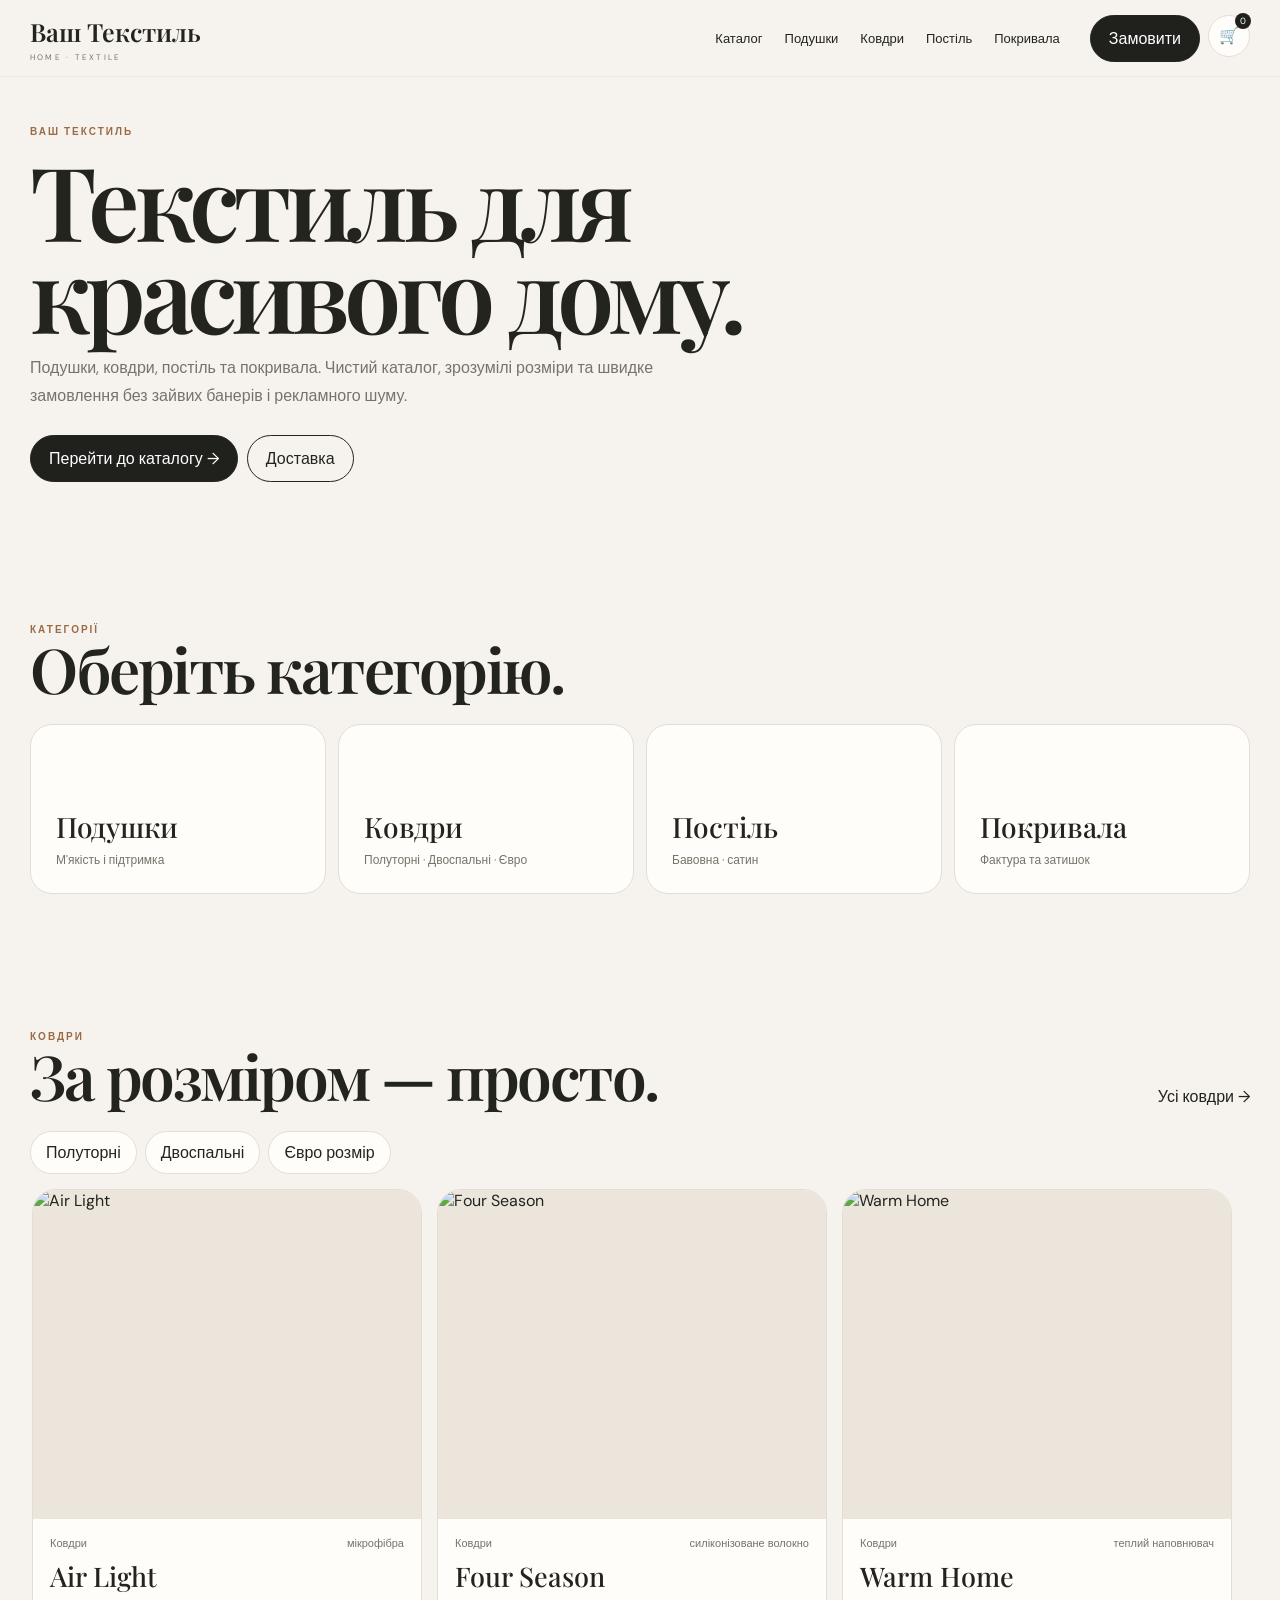
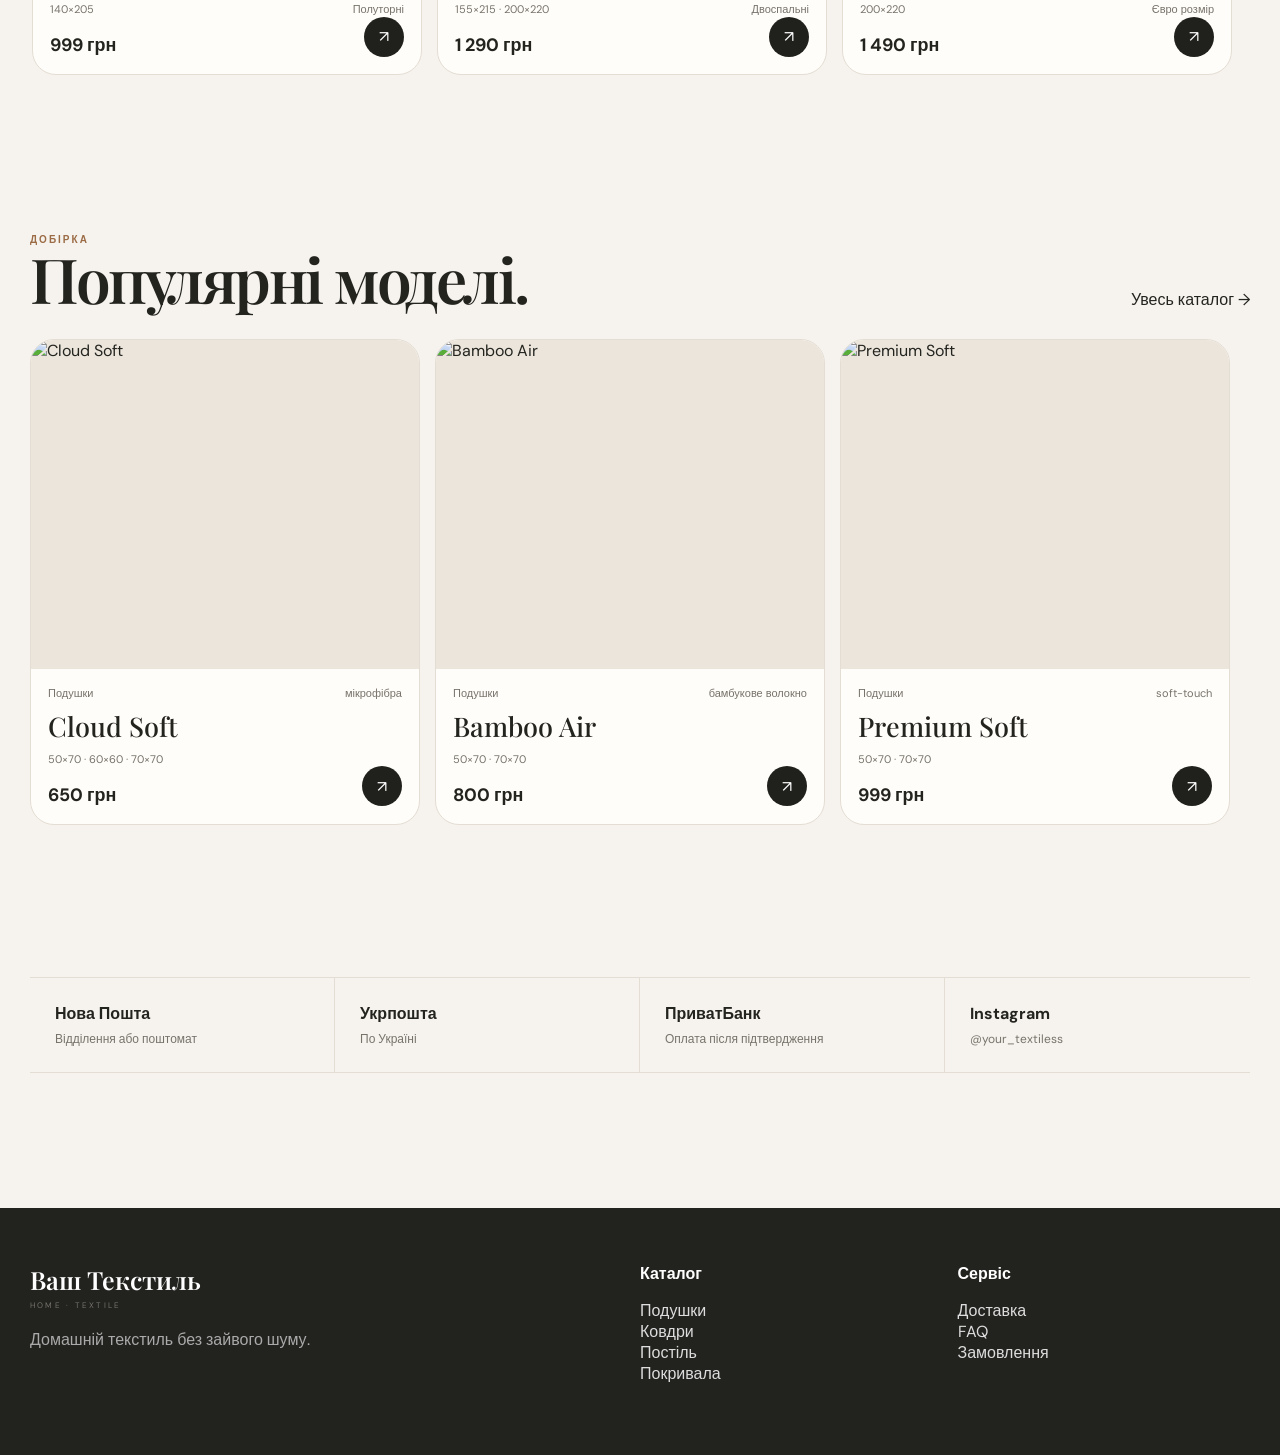
==== index.html @ aa555561 "Add files via upload" ====
<!doctype html><html lang="uk"><head><meta charset="utf-8"><meta name="viewport" content="width=device-width,initial-scale=1"><meta name="description" content="Ваш Текстиль — подушки, ковдри, постіль та покривала."><title>Ваш Текстиль</title><link rel="stylesheet" href="style.css"></head><body>
<header class="header"><div class="wrap nav"><a class="logo" href="index.html">Ваш Текстиль<small>HOME · TEXTILE</small></a><nav class="links"><a href="catalog.html">Каталог</a><a href="catalog.html?cat=Подушки">Подушки</a><a href="catalog.html?cat=Ковдри">Ковдри</a><a href="catalog.html?cat=Постіль">Постіль</a><a href="catalog.html?cat=Покривала">Покривала</a></nav><div class="actions"><a class="btn dark" href="order.html">Замовити</a><button class="icon" id="cartOpen">🛒<span class="count">0</span></button></div></div></header>
<main><section class="hero"><div class="wrap"><span class="eyebrow">ВАШ ТЕКСТИЛЬ</span><h1>Текстиль для<br>красивого дому.</h1><p>Подушки, ковдри, постіль та покривала. Чистий каталог, зрозумілі розміри та швидке замовлення без зайвих банерів і рекламного шуму.</p><div class="heroTools"><a class="btn dark" href="catalog.html">Перейти до каталогу →</a><a class="btn" href="delivery.html">Доставка</a></div></div></section>
<section class="section"><div class="wrap"><div class="head"><div><span class="eyebrow">КАТЕГОРІЇ</span><h2 class="title">Оберіть категорію.</h2></div></div><div class="categories"><a class="cat" href="catalog.html?cat=Подушки"><strong>Подушки</strong><span>М'якість і підтримка</span></a><a class="cat" href="catalog.html?cat=Ковдри"><strong>Ковдри</strong><span>Полуторні · Двоспальні · Євро</span></a><a class="cat" href="catalog.html?cat=Постіль"><strong>Постіль</strong><span>Бавовна · сатин</span></a><a class="cat" href="catalog.html?cat=Покривала"><strong>Покривала</strong><span>Фактура та затишок</span></a></div></div></section>
<section class="section"><div class="wrap"><div class="head"><div><span class="eyebrow">КОВДРИ</span><h2 class="title">За розміром — просто.</h2></div><a href="catalog.html?cat=Ковдри">Усі ковдри →</a></div><div class="filters"><a class="chip" href="catalog.html?cat=Ковдри&group=Полуторні">Полуторні</a><a class="chip" href="catalog.html?cat=Ковдри&group=Двоспальні">Двоспальні</a><a class="chip" href="catalog.html?cat=Ковдри&group=Євро%20розмір">Євро розмір</a></div><div class="rail" id="duvetRail" data-cat="Ковдри"></div></div></section>
<section class="section"><div class="wrap"><div class="head"><div><span class="eyebrow">ДОБІРКА</span><h2 class="title">Популярні моделі.</h2></div><a href="catalog.html">Увесь каталог →</a></div><div class="rail" id="allRail"></div></div></section>
<section class="section"><div class="wrap trust"><div><b>Нова Пошта</b><span>Відділення або поштомат</span></div><div><b>Укрпошта</b><span>По Україні</span></div><div><b>ПриватБанк</b><span>Оплата після підтвердження</span></div><div><b>Instagram</b><span><a href="https://www.instagram.com/your_textiless/">@your_textiless</a></span></div></div></section></main>
<footer class="footer"><div class="wrap footerGrid"><div><div class="logo">Ваш Текстиль<small>HOME · TEXTILE</small></div><p class="muted">Домашній текстиль без зайвого шуму.</p></div><div><b>Каталог</b><p><a href="catalog.html?cat=Подушки">Подушки</a><br><a href="catalog.html?cat=Ковдри">Ковдри</a><br><a href="catalog.html?cat=Постіль">Постіль</a><br><a href="catalog.html?cat=Покривала">Покривала</a></p></div><div><b>Сервіс</b><p><a href="delivery.html">Доставка</a><br><a href="faq.html">FAQ</a><br><a href="order.html">Замовлення</a></p></div></div></footer>
<div class="drawer" id="drawer"><aside class="drawerPanel"><div class="drawerHead"><h2>Кошик</h2><button class="icon" id="cartClose">×</button></div><div id="cartItems"></div><div class="total"><span>Разом</span><span id="cartTotal">0 грн</span></div><a class="btn dark" style="display:flex" href="order.html">Оформити →</a></aside></div>
<script src="config.js"></script><script src="data.js"></script><script src="script.js"></script></body></html>
---- style.css ----
@import url('https://fonts.googleapis.com/css2?family=DM+Sans:wght@400;500;600;700&family=Playfair+Display:wght@500;600&display=swap');
:root{--bg:#f6f3ee;--card:#fffdf9;--text:#24241f;--muted:#77736b;--line:#e4ddd3;--accent:#9b6b45;--dark:#20211d;--radius:24px;--shadow:0 20px 55px #24241f14}
*{box-sizing:border-box}html{scroll-behavior:smooth}body{margin:0;background:var(--bg);color:var(--text);font-family:"DM Sans",sans-serif}a{text-decoration:none;color:inherit}button,input,select,textarea{font:inherit}.wrap{width:min(1220px,calc(100% - 28px));margin:auto}
.header{position:sticky;top:0;z-index:20;background:#f6f3eedb;backdrop-filter:blur(18px);border-bottom:1px solid #e4ddd399}.nav{height:76px;display:flex;align-items:center;gap:30px}.logo{font:600 25px "Playfair Display",serif;white-space:nowrap}.logo small{display:block;font:8px "DM Sans";letter-spacing:.28em;color:var(--muted);margin-top:4px}.links{display:flex;gap:22px;margin-left:auto;font-size:13px}.actions{display:flex;gap:8px}.btn,.icon{border:1px solid var(--text);background:transparent;border-radius:999px;padding:12px 18px;cursor:pointer;transition:.25s}.btn.dark{background:var(--dark);color:white}.btn:hover,.icon:hover{transform:translateY(-2px);box-shadow:0 10px 24px #0001}.icon{width:42px;height:42px;padding:0;border-color:var(--line);background:var(--card);display:grid;place-items:center}.count{position:absolute;margin:-29px 0 0 27px;background:var(--dark);color:#fff;width:16px;height:16px;border-radius:50%;font-size:9px;display:grid;place-items:center}
.hero{padding:42px 0 70px}.hero h1,.page h1{font:600 clamp(54px,8vw,105px)/.9 "Playfair Display",serif;letter-spacing:-.055em;margin:14px 0}.hero p{max-width:650px;color:var(--muted);line-height:1.75}.eyebrow{font-size:10px;letter-spacing:.2em;color:var(--accent);font-weight:700}.heroTools{display:flex;gap:9px;flex-wrap:wrap;margin-top:25px}.section{padding:65px 0}.head{display:flex;justify-content:space-between;align-items:end;gap:20px;margin-bottom:24px}.title{font:600 clamp(38px,5vw,62px)/1 "Playfair Display",serif;margin:0;letter-spacing:-.04em}.muted{color:var(--muted);line-height:1.7}
.rail{display:flex;gap:15px;overflow-x:auto;scroll-snap-type:x mandatory;padding:5px 2px 22px;scrollbar-width:none}.rail::-webkit-scrollbar{display:none}.card{min-width:min(390px,80vw);scroll-snap-align:start;background:var(--card);border:1px solid var(--line);border-radius:var(--radius);overflow:hidden;transition:.35s}.card:hover{transform:translateY(-6px);box-shadow:var(--shadow)}.photo{aspect-ratio:1.18;overflow:hidden;background:#ebe5dc}.photo img{width:100%;height:100%;object-fit:cover;transition:.7s}.card:hover img{transform:scale(1.05)}.body{padding:17px}.meta{display:flex;justify-content:space-between;gap:8px;color:var(--muted);font-size:11px}.body h3{font:500 27px "Playfair Display",serif;margin:8px 0}.price{font-weight:700;font-size:18px;margin-top:17px}.card .row{display:flex;justify-content:space-between;align-items:center}.arrow{width:40px;height:40px;border-radius:50%;display:grid;place-items:center;background:var(--dark);color:white}
.categories{display:grid;grid-template-columns:repeat(4,1fr);gap:12px}.cat{background:var(--card);border:1px solid var(--line);border-radius:22px;padding:25px;min-height:170px;display:flex;flex-direction:column;justify-content:end;transition:.3s}.cat:hover{transform:translateY(-4px);box-shadow:var(--shadow)}.cat strong{font:500 28px "Playfair Display",serif}.cat span{font-size:12px;color:var(--muted);margin-top:7px}
.filters{display:flex;gap:8px;overflow:auto;padding-bottom:10px}.chip{border:1px solid var(--line);background:var(--card);border-radius:999px;padding:10px 15px;white-space:nowrap;cursor:pointer}.chip.active{background:var(--dark);color:white;border-color:var(--dark)}.toolbar{display:flex;justify-content:space-between;gap:10px;align-items:center;margin:20px 0}.select{border:1px solid var(--line);background:var(--card);padding:11px 13px;border-radius:12px}.grid{display:grid;grid-template-columns:repeat(3,1fr);gap:15px}.grid .card{min-width:0}
.detail{display:grid;grid-template-columns:1.05fr .95fr;gap:16px;padding:55px 0}.detailPhoto{border-radius:28px;overflow:hidden;background:#e9e2d7;min-height:600px}.detailPhoto img{width:100%;height:100%;object-fit:cover}.detailInfo{background:var(--card);border:1px solid var(--line);border-radius:28px;padding:45px;align-self:start;position:sticky;top:96px}.detailInfo h1{font:600 clamp(45px,6vw,76px)/.92 "Playfair Display",serif;letter-spacing:-.05em;margin:13px 0}.sizes{display:flex;gap:7px;flex-wrap:wrap;margin:10px 0 25px}.size{border:1px solid var(--line);background:var(--card);border-radius:10px;padding:10px 14px;cursor:pointer}.size.active{background:var(--dark);color:white}
.formGrid{display:grid;grid-template-columns:.75fr 1.25fr;gap:16px}.panel{background:var(--card);border:1px solid var(--line);border-radius:28px;padding:28px}.field{margin-bottom:14px}.field label{display:block;font-size:10px;letter-spacing:.13em;color:var(--muted);margin-bottom:6px}.field input,.field select,.field textarea{width:100%;border:1px solid var(--line);background:white;border-radius:11px;padding:13px}.field textarea{min-height:100px}.success{display:none}.success.show{display:block}
.faq{max-width:820px}.faqItem{border-top:1px solid var(--line);padding:19px 0;cursor:pointer}.faqQ{display:flex;justify-content:space-between;font-weight:600}.faqA{display:none;color:var(--muted);line-height:1.7;padding-top:10px}.faqItem.open .faqA{display:block}
.trust{display:grid;grid-template-columns:repeat(4,1fr);border-top:1px solid var(--line);border-bottom:1px solid var(--line)}.trust>div{padding:25px;border-right:1px solid var(--line)}.trust>div:last-child{border:0}.trust span{display:block;color:var(--muted);font-size:12px;margin-top:7px}
.footer{background:#22231f;color:white;margin-top:70px;padding:55px 0}.footerGrid{display:grid;grid-template-columns:2fr 1fr 1fr;gap:25px}.footer .muted{color:#aaa}.footer a{color:#ddd}
.drawer{position:fixed;inset:0;background:#0008;z-index:50;display:none}.drawer.open{display:block}.drawerPanel{position:absolute;right:0;top:0;height:100%;width:min(450px,100%);background:var(--card);padding:22px;overflow:auto;animation:in .3s}.drawerHead{display:flex;justify-content:space-between;align-items:center}.cartItem{display:grid;grid-template-columns:65px 1fr auto;gap:10px;padding:14px 0;border-bottom:1px solid var(--line)}.cartItem img{width:65px;height:65px;object-fit:cover;border-radius:10px}.total{display:flex;justify-content:space-between;font-weight:700;font-size:20px;padding:20px 0}@keyframes in{from{transform:translateX(100%)}to{transform:none}}
.reveal{opacity:0;transform:translateY(18px);transition:.7s}.reveal.show{opacity:1;transform:none}
@media(max-width:900px){.links{display:none}.hero{padding-top:30px}.categories{grid-template-columns:repeat(2,1fr)}.grid{grid-template-columns:repeat(2,1fr)}.detail,.formGrid{grid-template-columns:1fr}.detailInfo{position:static}.trust{grid-template-columns:repeat(2,1fr)}.trust>div:nth-child(2){border:0}.trust>div{border-bottom:1px solid var(--line)}}
@media(max-width:600px){.wrap{width:calc(100% - 22px)}.nav{height:66px;gap:10px}.logo{font-size:21px}.actions .btn{display:none}.hero{padding:25px 0 45px}.hero h1,.page h1{font-size:57px}.section{padding:50px 0}.head{display:block}.head .muted{margin-top:10px}.card{min-width:83vw}.categories{grid-template-columns:1fr 1fr}.cat{min-height:140px;padding:17px}.cat strong{font-size:23px}.grid{grid-template-columns:1fr}.toolbar{align-items:stretch;flex-direction:column}.detail{padding:25px 0}.detailPhoto{min-height:430px}.detailInfo{padding:24px}.trust{grid-template-columns:1fr}.trust>div{border-right:0!important}.footerGrid{grid-template-columns:1fr}}
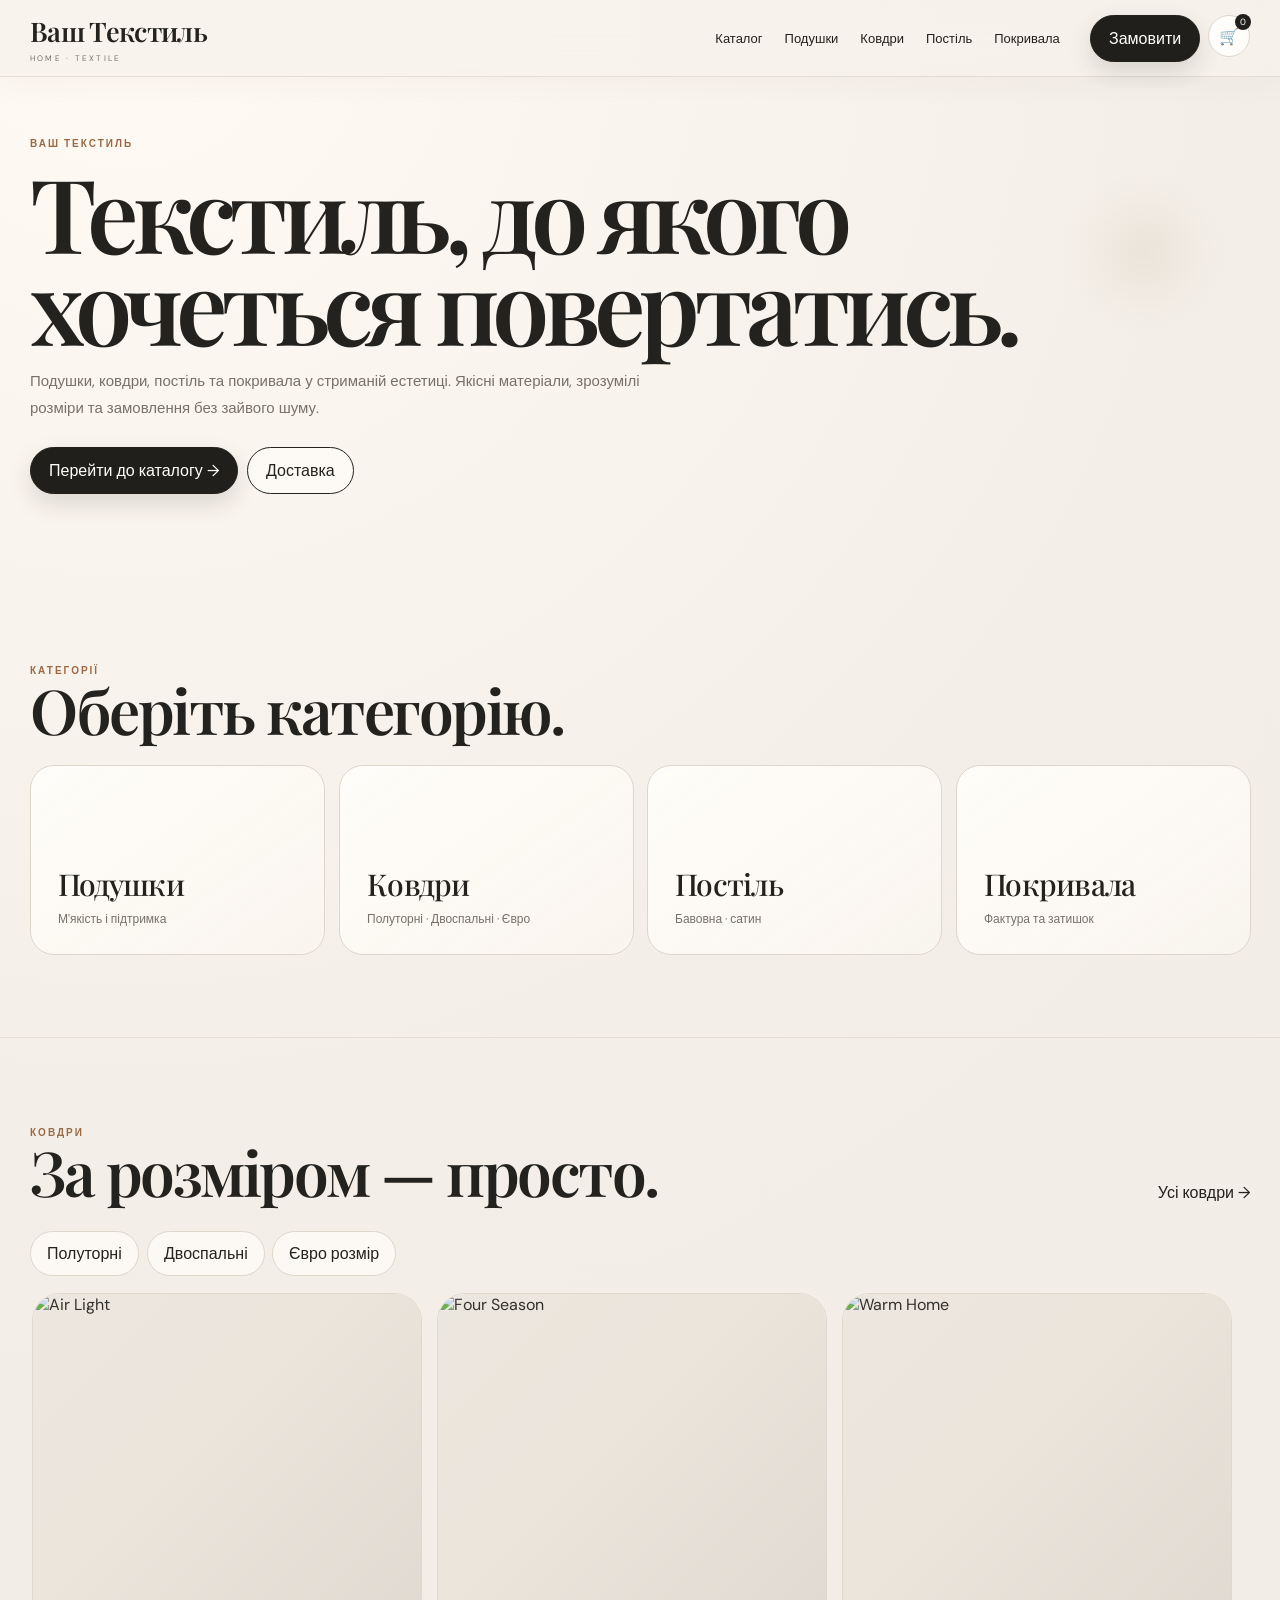
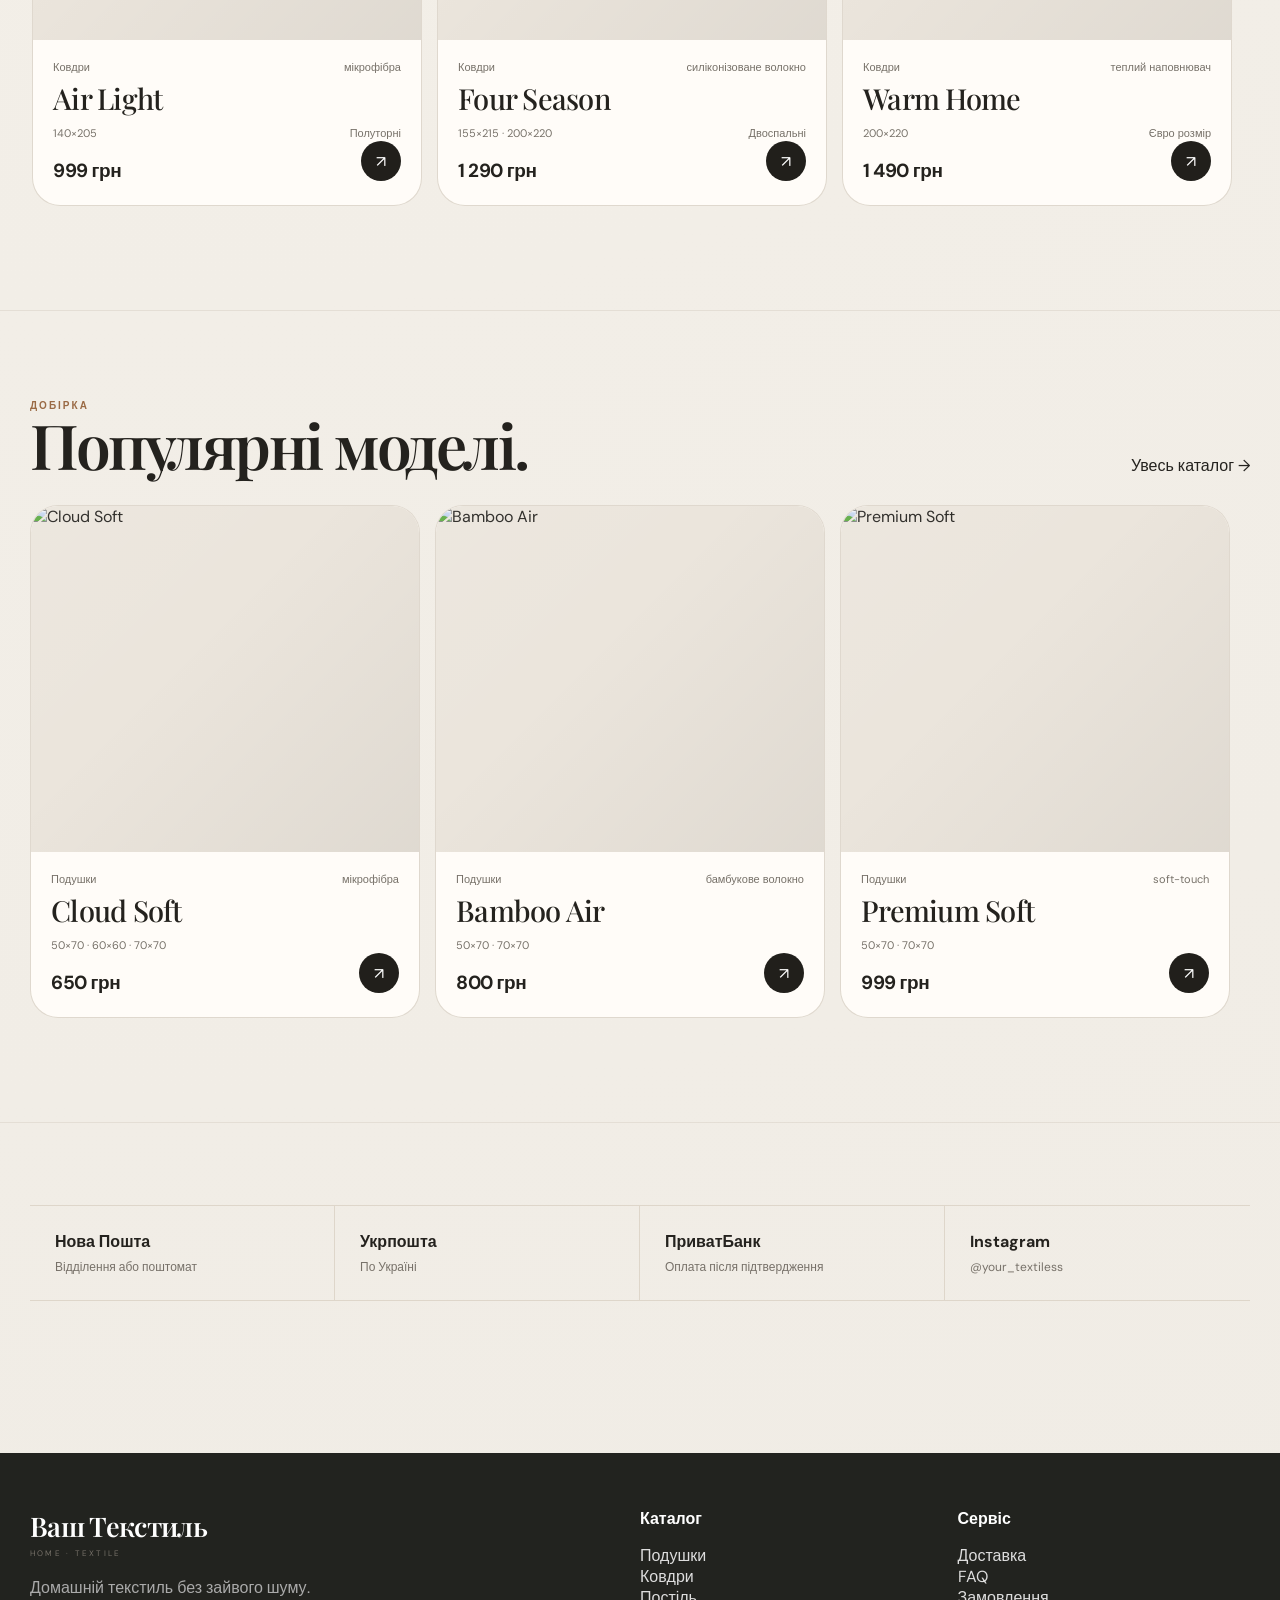
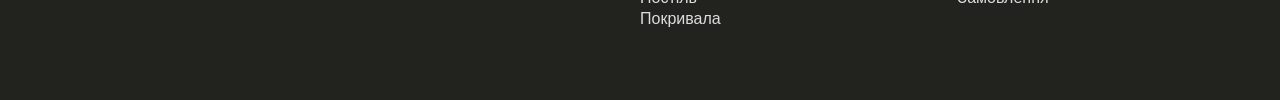
==== commit 7d914a6f: "Add files via upload" ====
--- a/index.html
+++ b/index.html
@@ -1,6 +1,6 @@
-<!doctype html><html lang="uk"><head><meta charset="utf-8"><meta name="viewport" content="width=device-width,initial-scale=1"><meta name="description" content="Ваш Текстиль — подушки, ковдри, постіль та покривала."><title>Ваш Текстиль</title><link rel="stylesheet" href="style.css"></head><body>
+<!doctype html><html lang="uk"><head><meta charset="utf-8"><meta name="viewport" content="width=device-width,initial-scale=1"><meta name="description" content="Ваш Текстиль — преміальний домашній текстиль: подушки, ковдри, постіль та покривала."><title>Ваш Текстиль</title><link rel="stylesheet" href="style.css"></head><body>
 <header class="header"><div class="wrap nav"><a class="logo" href="index.html">Ваш Текстиль<small>HOME · TEXTILE</small></a><nav class="links"><a href="catalog.html">Каталог</a><a href="catalog.html?cat=Подушки">Подушки</a><a href="catalog.html?cat=Ковдри">Ковдри</a><a href="catalog.html?cat=Постіль">Постіль</a><a href="catalog.html?cat=Покривала">Покривала</a></nav><div class="actions"><a class="btn dark" href="order.html">Замовити</a><button class="icon" id="cartOpen">🛒<span class="count">0</span></button></div></div></header>
-<main><section class="hero"><div class="wrap"><span class="eyebrow">ВАШ ТЕКСТИЛЬ</span><h1>Текстиль для<br>красивого дому.</h1><p>Подушки, ковдри, постіль та покривала. Чистий каталог, зрозумілі розміри та швидке замовлення без зайвих банерів і рекламного шуму.</p><div class="heroTools"><a class="btn dark" href="catalog.html">Перейти до каталогу →</a><a class="btn" href="delivery.html">Доставка</a></div></div></section>
+<main><section class="hero"><div class="wrap"><span class="eyebrow">ВАШ ТЕКСТИЛЬ</span><h1>Текстиль, до якого<br>хочеться повертатись.</h1><p>Подушки, ковдри, постіль та покривала у стриманій естетиці. Якісні матеріали, зрозумілі розміри та замовлення без зайвого шуму.</p><div class="heroTools"><a class="btn dark" href="catalog.html">Перейти до каталогу →</a><a class="btn" href="delivery.html">Доставка</a></div></div></section>
 <section class="section"><div class="wrap"><div class="head"><div><span class="eyebrow">КАТЕГОРІЇ</span><h2 class="title">Оберіть категорію.</h2></div></div><div class="categories"><a class="cat" href="catalog.html?cat=Подушки"><strong>Подушки</strong><span>М'якість і підтримка</span></a><a class="cat" href="catalog.html?cat=Ковдри"><strong>Ковдри</strong><span>Полуторні · Двоспальні · Євро</span></a><a class="cat" href="catalog.html?cat=Постіль"><strong>Постіль</strong><span>Бавовна · сатин</span></a><a class="cat" href="catalog.html?cat=Покривала"><strong>Покривала</strong><span>Фактура та затишок</span></a></div></div></section>
 <section class="section"><div class="wrap"><div class="head"><div><span class="eyebrow">КОВДРИ</span><h2 class="title">За розміром — просто.</h2></div><a href="catalog.html?cat=Ковдри">Усі ковдри →</a></div><div class="filters"><a class="chip" href="catalog.html?cat=Ковдри&group=Полуторні">Полуторні</a><a class="chip" href="catalog.html?cat=Ковдри&group=Двоспальні">Двоспальні</a><a class="chip" href="catalog.html?cat=Ковдри&group=Євро%20розмір">Євро розмір</a></div><div class="rail" id="duvetRail" data-cat="Ковдри"></div></div></section>
 <section class="section"><div class="wrap"><div class="head"><div><span class="eyebrow">ДОБІРКА</span><h2 class="title">Популярні моделі.</h2></div><a href="catalog.html">Увесь каталог →</a></div><div class="rail" id="allRail"></div></div></section>
--- a/style.css
+++ b/style.css
@@ -1,17 +1,45 @@
 @import url('https://fonts.googleapis.com/css2?family=DM+Sans:wght@400;500;600;700&family=Playfair+Display:wght@500;600&display=swap');
-:root{--bg:#f6f3ee;--card:#fffdf9;--text:#24241f;--muted:#77736b;--line:#e4ddd3;--accent:#9b6b45;--dark:#20211d;--radius:24px;--shadow:0 20px 55px #24241f14}
-*{box-sizing:border-box}html{scroll-behavior:smooth}body{margin:0;background:var(--bg);color:var(--text);font-family:"DM Sans",sans-serif}a{text-decoration:none;color:inherit}button,input,select,textarea{font:inherit}.wrap{width:min(1220px,calc(100% - 28px));margin:auto}
-.header{position:sticky;top:0;z-index:20;background:#f6f3eedb;backdrop-filter:blur(18px);border-bottom:1px solid #e4ddd399}.nav{height:76px;display:flex;align-items:center;gap:30px}.logo{font:600 25px "Playfair Display",serif;white-space:nowrap}.logo small{display:block;font:8px "DM Sans";letter-spacing:.28em;color:var(--muted);margin-top:4px}.links{display:flex;gap:22px;margin-left:auto;font-size:13px}.actions{display:flex;gap:8px}.btn,.icon{border:1px solid var(--text);background:transparent;border-radius:999px;padding:12px 18px;cursor:pointer;transition:.25s}.btn.dark{background:var(--dark);color:white}.btn:hover,.icon:hover{transform:translateY(-2px);box-shadow:0 10px 24px #0001}.icon{width:42px;height:42px;padding:0;border-color:var(--line);background:var(--card);display:grid;place-items:center}.count{position:absolute;margin:-29px 0 0 27px;background:var(--dark);color:#fff;width:16px;height:16px;border-radius:50%;font-size:9px;display:grid;place-items:center}
-.hero{padding:42px 0 70px}.hero h1,.page h1{font:600 clamp(54px,8vw,105px)/.9 "Playfair Display",serif;letter-spacing:-.055em;margin:14px 0}.hero p{max-width:650px;color:var(--muted);line-height:1.75}.eyebrow{font-size:10px;letter-spacing:.2em;color:var(--accent);font-weight:700}.heroTools{display:flex;gap:9px;flex-wrap:wrap;margin-top:25px}.section{padding:65px 0}.head{display:flex;justify-content:space-between;align-items:end;gap:20px;margin-bottom:24px}.title{font:600 clamp(38px,5vw,62px)/1 "Playfair Display",serif;margin:0;letter-spacing:-.04em}.muted{color:var(--muted);line-height:1.7}
-.rail{display:flex;gap:15px;overflow-x:auto;scroll-snap-type:x mandatory;padding:5px 2px 22px;scrollbar-width:none}.rail::-webkit-scrollbar{display:none}.card{min-width:min(390px,80vw);scroll-snap-align:start;background:var(--card);border:1px solid var(--line);border-radius:var(--radius);overflow:hidden;transition:.35s}.card:hover{transform:translateY(-6px);box-shadow:var(--shadow)}.photo{aspect-ratio:1.18;overflow:hidden;background:#ebe5dc}.photo img{width:100%;height:100%;object-fit:cover;transition:.7s}.card:hover img{transform:scale(1.05)}.body{padding:17px}.meta{display:flex;justify-content:space-between;gap:8px;color:var(--muted);font-size:11px}.body h3{font:500 27px "Playfair Display",serif;margin:8px 0}.price{font-weight:700;font-size:18px;margin-top:17px}.card .row{display:flex;justify-content:space-between;align-items:center}.arrow{width:40px;height:40px;border-radius:50%;display:grid;place-items:center;background:var(--dark);color:white}
-.categories{display:grid;grid-template-columns:repeat(4,1fr);gap:12px}.cat{background:var(--card);border:1px solid var(--line);border-radius:22px;padding:25px;min-height:170px;display:flex;flex-direction:column;justify-content:end;transition:.3s}.cat:hover{transform:translateY(-4px);box-shadow:var(--shadow)}.cat strong{font:500 28px "Playfair Display",serif}.cat span{font-size:12px;color:var(--muted);margin-top:7px}
-.filters{display:flex;gap:8px;overflow:auto;padding-bottom:10px}.chip{border:1px solid var(--line);background:var(--card);border-radius:999px;padding:10px 15px;white-space:nowrap;cursor:pointer}.chip.active{background:var(--dark);color:white;border-color:var(--dark)}.toolbar{display:flex;justify-content:space-between;gap:10px;align-items:center;margin:20px 0}.select{border:1px solid var(--line);background:var(--card);padding:11px 13px;border-radius:12px}.grid{display:grid;grid-template-columns:repeat(3,1fr);gap:15px}.grid .card{min-width:0}
-.detail{display:grid;grid-template-columns:1.05fr .95fr;gap:16px;padding:55px 0}.detailPhoto{border-radius:28px;overflow:hidden;background:#e9e2d7;min-height:600px}.detailPhoto img{width:100%;height:100%;object-fit:cover}.detailInfo{background:var(--card);border:1px solid var(--line);border-radius:28px;padding:45px;align-self:start;position:sticky;top:96px}.detailInfo h1{font:600 clamp(45px,6vw,76px)/.92 "Playfair Display",serif;letter-spacing:-.05em;margin:13px 0}.sizes{display:flex;gap:7px;flex-wrap:wrap;margin:10px 0 25px}.size{border:1px solid var(--line);background:var(--card);border-radius:10px;padding:10px 14px;cursor:pointer}.size.active{background:var(--dark);color:white}
+:root{--bg:#f3efe8;--card:#fffdf9;--text:#24221e;--muted:#777169;--line:#ded6ca;--accent:#9a6a45;--dark:#211f1b;--radius:28px;--shadow:0 26px 70px rgba(43,34,25,.12);--shadowSoft:0 14px 35px rgba(43,34,25,.08)}
+*{box-sizing:border-box}html{scroll-behavior:smooth}body{margin:0;background:radial-gradient(circle at 10% 0%,#fffaf3 0,#f3efe8 32%,#f0ece5 100%);color:var(--text);font-family:"DM Sans",sans-serif;-webkit-font-smoothing:antialiased;text-rendering:optimizeLegibility}a{text-decoration:none;color:inherit}button,input,select,textarea{font:inherit}.wrap{width:min(1220px,calc(100% - 28px));margin:auto}
+.header{position:sticky;top:0;z-index:20;background:rgba(246,242,235,.76);backdrop-filter:blur(24px) saturate(120%);border-bottom:1px solid rgba(220,212,201,.72);box-shadow:0 8px 30px rgba(48,39,29,.035)}.nav{height:76px;display:flex;align-items:center;gap:30px}.logo{font:600 27px "Playfair Display",serif;white-space:nowrap;letter-spacing:-.025em}.logo small{display:block;font:8px "DM Sans";letter-spacing:.28em;color:var(--muted);margin-top:4px}.links{display:flex;gap:22px;margin-left:auto;font-size:13px}.actions{display:flex;gap:8px}.btn,.icon{border:1px solid var(--text);background:rgba(255,253,249,.55);border-radius:999px;padding:12px 18px;cursor:pointer;transition:transform .4s cubic-bezier(.22,1,.36,1),box-shadow .4s cubic-bezier(.22,1,.36,1),background-color .4s ease,color .4s ease}.btn.dark{background:var(--dark);color:white;border-color:var(--dark);box-shadow:0 10px 24px rgba(33,31,27,.14)}.btn:hover,.icon:hover{transform:translateY(-2px);box-shadow:0 10px 24px #0001}.icon{width:42px;height:42px;padding:0;border-color:var(--line);background:var(--card);display:grid;place-items:center}.count{position:absolute;margin:-29px 0 0 27px;background:var(--dark);color:#fff;width:16px;height:16px;border-radius:50%;font-size:9px;display:grid;place-items:center}
+.hero{padding:54px 0 82px;position:relative}.hero h1,.page h1{font:600 clamp(54px,8vw,105px)/.9 "Playfair Display",serif;letter-spacing:-.065em;margin:14px 0 18px}.hero p{max-width:650px;color:var(--muted);line-height:1.8;font-size:15px}.eyebrow{font-size:10px;letter-spacing:.2em;color:var(--accent);font-weight:700}.heroTools{display:flex;gap:9px;flex-wrap:wrap;margin-top:25px}.section{padding:82px 0}.head{display:flex;justify-content:space-between;align-items:end;gap:20px;margin-bottom:24px}.title{font:600 clamp(38px,5vw,62px)/1 "Playfair Display",serif;margin:0;letter-spacing:-.04em}.muted{color:var(--muted);line-height:1.7}
+.rail{display:flex;gap:15px;overflow-x:auto;scroll-snap-type:x mandatory;padding:5px 2px 22px;scrollbar-width:none}.rail::-webkit-scrollbar{display:none}.card{min-width:min(390px,80vw);scroll-snap-align:start;background:rgba(255,253,249,.94);border:1px solid rgba(220,212,201,.9);border-radius:var(--radius);overflow:hidden;transition:transform .55s cubic-bezier(.22,1,.36,1),box-shadow .55s cubic-bezier(.22,1,.36,1)}.card:hover{transform:translateY(-6px);box-shadow:var(--shadow)}.photo{aspect-ratio:1.12;overflow:hidden;background:#ebe5dc;position:relative}.photo:after{content:"";position:absolute;inset:0;pointer-events:none;background:linear-gradient(135deg,rgba(255,255,255,.08),transparent 40%,rgba(0,0,0,.05))}.photo img{width:100%;height:100%;object-fit:cover;transition:transform 1s cubic-bezier(.16,1,.3,1),opacity .8s ease}.card:hover img{transform:scale(1.05)}.body{padding:20px 20px 22px}.meta{display:flex;justify-content:space-between;gap:8px;color:var(--muted);font-size:11px}.body h3{font:500 29px/1.05 "Playfair Display",serif;margin:9px 0 12px;letter-spacing:-.025em}.price{font-weight:700;font-size:19px;margin-top:18px;letter-spacing:-.02em}.card .row{display:flex;justify-content:space-between;align-items:center}.arrow{width:40px;height:40px;border-radius:50%;display:grid;place-items:center;background:var(--dark);color:white}
+.categories{display:grid;grid-template-columns:repeat(4,1fr);gap:14px}.cat{background:linear-gradient(145deg,rgba(255,253,249,.96),rgba(249,245,238,.92));border:1px solid var(--line);border-radius:24px;padding:27px;min-height:190px;display:flex;flex-direction:column;justify-content:end;transition:.3s}.cat:hover{transform:translateY(-4px);box-shadow:var(--shadow)}.cat strong{font:500 30px "Playfair Display",serif;letter-spacing:-.025em}.cat span{font-size:12px;color:var(--muted);margin-top:7px}
+.filters{display:flex;gap:8px;overflow:auto;padding:4px 0 12px}.chip{border:1px solid var(--line);background:rgba(255,253,249,.72);border-radius:999px;padding:11px 16px;white-space:nowrap;cursor:pointer}.chip.active{background:var(--dark);color:white;border-color:var(--dark)}.toolbar{display:flex;justify-content:space-between;gap:10px;align-items:center;margin:20px 0}.select{border:1px solid var(--line);background:var(--card);padding:11px 13px;border-radius:12px}.grid{display:flex;gap:15px;overflow-x:auto;scroll-snap-type:x mandatory;padding:5px 2px 24px;scrollbar-width:none;-webkit-overflow-scrolling:touch;overscroll-behavior-x:contain}.grid::-webkit-scrollbar{display:none}.grid .card{min-width:min(390px,31vw);scroll-snap-align:start}
+.detail{display:grid;grid-template-columns:1.05fr .95fr;gap:20px;padding:70px 0}.detailPhoto{border-radius:32px;overflow:hidden;background:#e9e2d7;min-height:650px;box-shadow:var(--shadow)}.detailPhoto img{width:100%;height:100%;object-fit:cover}.detailInfo{background:rgba(255,253,249,.9);border:1px solid var(--line);border-radius:32px;padding:48px;box-shadow:var(--shadowSoft);align-self:start;position:sticky;top:96px}.detailInfo h1{font:600 clamp(45px,6vw,76px)/.92 "Playfair Display",serif;letter-spacing:-.05em;margin:13px 0}.sizes{display:flex;gap:7px;flex-wrap:wrap;margin:10px 0 25px}.size{border:1px solid var(--line);background:var(--card);border-radius:10px;padding:10px 14px;cursor:pointer}.size.active{background:var(--dark);color:white}
 .formGrid{display:grid;grid-template-columns:.75fr 1.25fr;gap:16px}.panel{background:var(--card);border:1px solid var(--line);border-radius:28px;padding:28px}.field{margin-bottom:14px}.field label{display:block;font-size:10px;letter-spacing:.13em;color:var(--muted);margin-bottom:6px}.field input,.field select,.field textarea{width:100%;border:1px solid var(--line);background:white;border-radius:11px;padding:13px}.field textarea{min-height:100px}.success{display:none}.success.show{display:block}
 .faq{max-width:820px}.faqItem{border-top:1px solid var(--line);padding:19px 0;cursor:pointer}.faqQ{display:flex;justify-content:space-between;font-weight:600}.faqA{display:none;color:var(--muted);line-height:1.7;padding-top:10px}.faqItem.open .faqA{display:block}
 .trust{display:grid;grid-template-columns:repeat(4,1fr);border-top:1px solid var(--line);border-bottom:1px solid var(--line)}.trust>div{padding:25px;border-right:1px solid var(--line)}.trust>div:last-child{border:0}.trust span{display:block;color:var(--muted);font-size:12px;margin-top:7px}
 .footer{background:#22231f;color:white;margin-top:70px;padding:55px 0}.footerGrid{display:grid;grid-template-columns:2fr 1fr 1fr;gap:25px}.footer .muted{color:#aaa}.footer a{color:#ddd}
-.drawer{position:fixed;inset:0;background:#0008;z-index:50;display:none}.drawer.open{display:block}.drawerPanel{position:absolute;right:0;top:0;height:100%;width:min(450px,100%);background:var(--card);padding:22px;overflow:auto;animation:in .3s}.drawerHead{display:flex;justify-content:space-between;align-items:center}.cartItem{display:grid;grid-template-columns:65px 1fr auto;gap:10px;padding:14px 0;border-bottom:1px solid var(--line)}.cartItem img{width:65px;height:65px;object-fit:cover;border-radius:10px}.total{display:flex;justify-content:space-between;font-weight:700;font-size:20px;padding:20px 0}@keyframes in{from{transform:translateX(100%)}to{transform:none}}
-.reveal{opacity:0;transform:translateY(18px);transition:.7s}.reveal.show{opacity:1;transform:none}
+.drawer{position:fixed;inset:0;background:#0008;z-index:50;display:none}.drawer.open{display:block}.drawerPanel{position:absolute;right:0;top:0;height:100%;width:min(450px,100%);background:var(--card);padding:22px;overflow:auto;animation:in .3s}.drawerHead{display:flex;justify-content:space-between;align-items:center}.cartItem{display:grid;grid-template-columns:65px 1fr auto;gap:10px;padding:14px 0;border-bottom:1px solid var(--line)}.cartItem img{width:65px;height:65px;object-fit:cover;border-radius:10px}.total{display:flex;justify-content:space-between;font-weight:700;font-size:20px;padding:20px 0}@keyframes in{from{transform:translate3d(100%,0,0);opacity:.75}to{transform:translate3d(0,0,0);opacity:1}}
+.reveal{opacity:0;transform:translateY(18px);transition:transform 1s cubic-bezier(.16,1,.3,1),opacity .8s ease}.reveal.show{opacity:1;transform:none}
 @media(max-width:900px){.links{display:none}.hero{padding-top:30px}.categories{grid-template-columns:repeat(2,1fr)}.grid{grid-template-columns:repeat(2,1fr)}.detail,.formGrid{grid-template-columns:1fr}.detailInfo{position:static}.trust{grid-template-columns:repeat(2,1fr)}.trust>div:nth-child(2){border:0}.trust>div{border-bottom:1px solid var(--line)}}
-@media(max-width:600px){.wrap{width:calc(100% - 22px)}.nav{height:66px;gap:10px}.logo{font-size:21px}.actions .btn{display:none}.hero{padding:25px 0 45px}.hero h1,.page h1{font-size:57px}.section{padding:50px 0}.head{display:block}.head .muted{margin-top:10px}.card{min-width:83vw}.categories{grid-template-columns:1fr 1fr}.cat{min-height:140px;padding:17px}.cat strong{font-size:23px}.grid{grid-template-columns:1fr}.toolbar{align-items:stretch;flex-direction:column}.detail{padding:25px 0}.detailPhoto{min-height:430px}.detailInfo{padding:24px}.trust{grid-template-columns:1fr}.trust>div{border-right:0!important}.footerGrid{grid-template-columns:1fr}}
+@media(max-width:600px){.wrap{width:calc(100% - 22px)}.nav{height:66px;gap:10px}.logo{font-size:21px}.actions .btn{display:none}.hero{padding:25px 0 45px}.hero h1,.page h1{font-size:57px}.section{padding:50px 0}.head{display:block}.head .muted{margin-top:10px}.card{min-width:83vw}.categories{grid-template-columns:1fr 1fr}.cat{min-height:140px;padding:17px}.cat strong{font-size:23px}.grid{display:flex;gap:12px;overflow-x:auto}.grid .card{min-width:83vw}.toolbar{align-items:stretch;flex-direction:column}.detail{padding:25px 0}.detailPhoto{min-height:430px}.detailInfo{padding:24px}.trust{grid-template-columns:1fr}.trust>div{border-right:0!important}.footerGrid{grid-template-columns:1fr}}
+
+/* Smooth interaction layer */
+.rail,.grid{scroll-behavior:smooth}
+.card,.cat,.btn,.icon,.chip,.size{will-change:transform}
+@media (hover:hover){
+  .card:hover{transform:translate3d(0,-6px,0)}
+  .cat:hover{transform:translate3d(0,-4px,0)}
+}
+@media (prefers-reduced-motion:reduce){
+  *,*::before,*::after{scroll-behavior:auto!important;transition-duration:.01ms!important;animation-duration:.01ms!important}
+}
+
+/* Quiet-luxury finishing layer */
+::selection{background:#2b2924;color:#fff}
+.section + .section{border-top:1px solid rgba(210,201,190,.45)}
+.card .arrow{transition:transform .5s cubic-bezier(.22,1,.36,1),background .4s ease}
+.card:hover .arrow{transform:translate3d(3px,-3px,0)}
+.photo img{filter:saturate(.92) contrast(.98);transform:scale(1.001)}
+.hero:after{content:"";position:absolute;right:4%;top:18%;width:170px;height:170px;border-radius:50%;background:radial-gradient(circle,rgba(154,106,69,.09),transparent 68%);pointer-events:none}
+@media(max-width:600px){
+ .hero{padding:34px 0 55px}
+ .section{padding:58px 0}
+ .categories{gap:9px}
+ .cat{min-height:145px;padding:18px}
+ .cat strong{font-size:24px}
+ .detailInfo{padding:28px}
+ .detailPhoto{min-height:460px}
+}
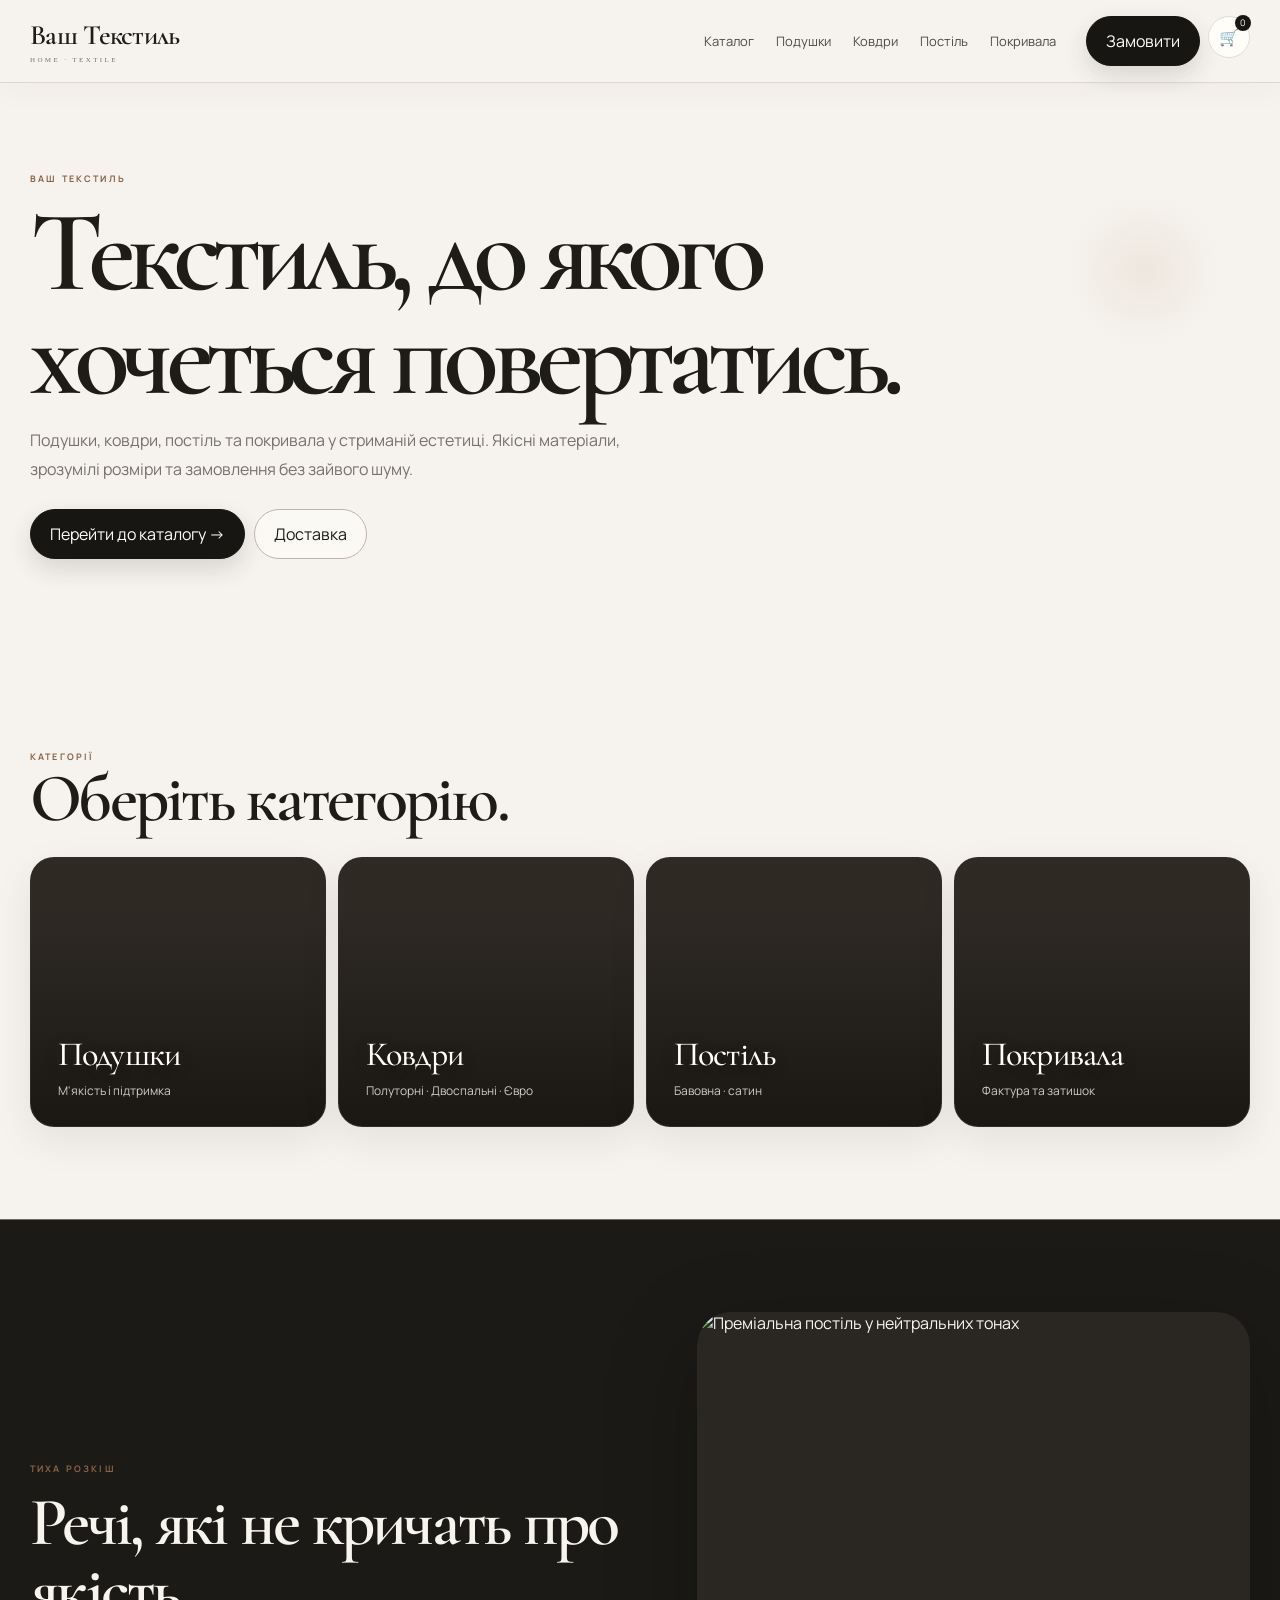
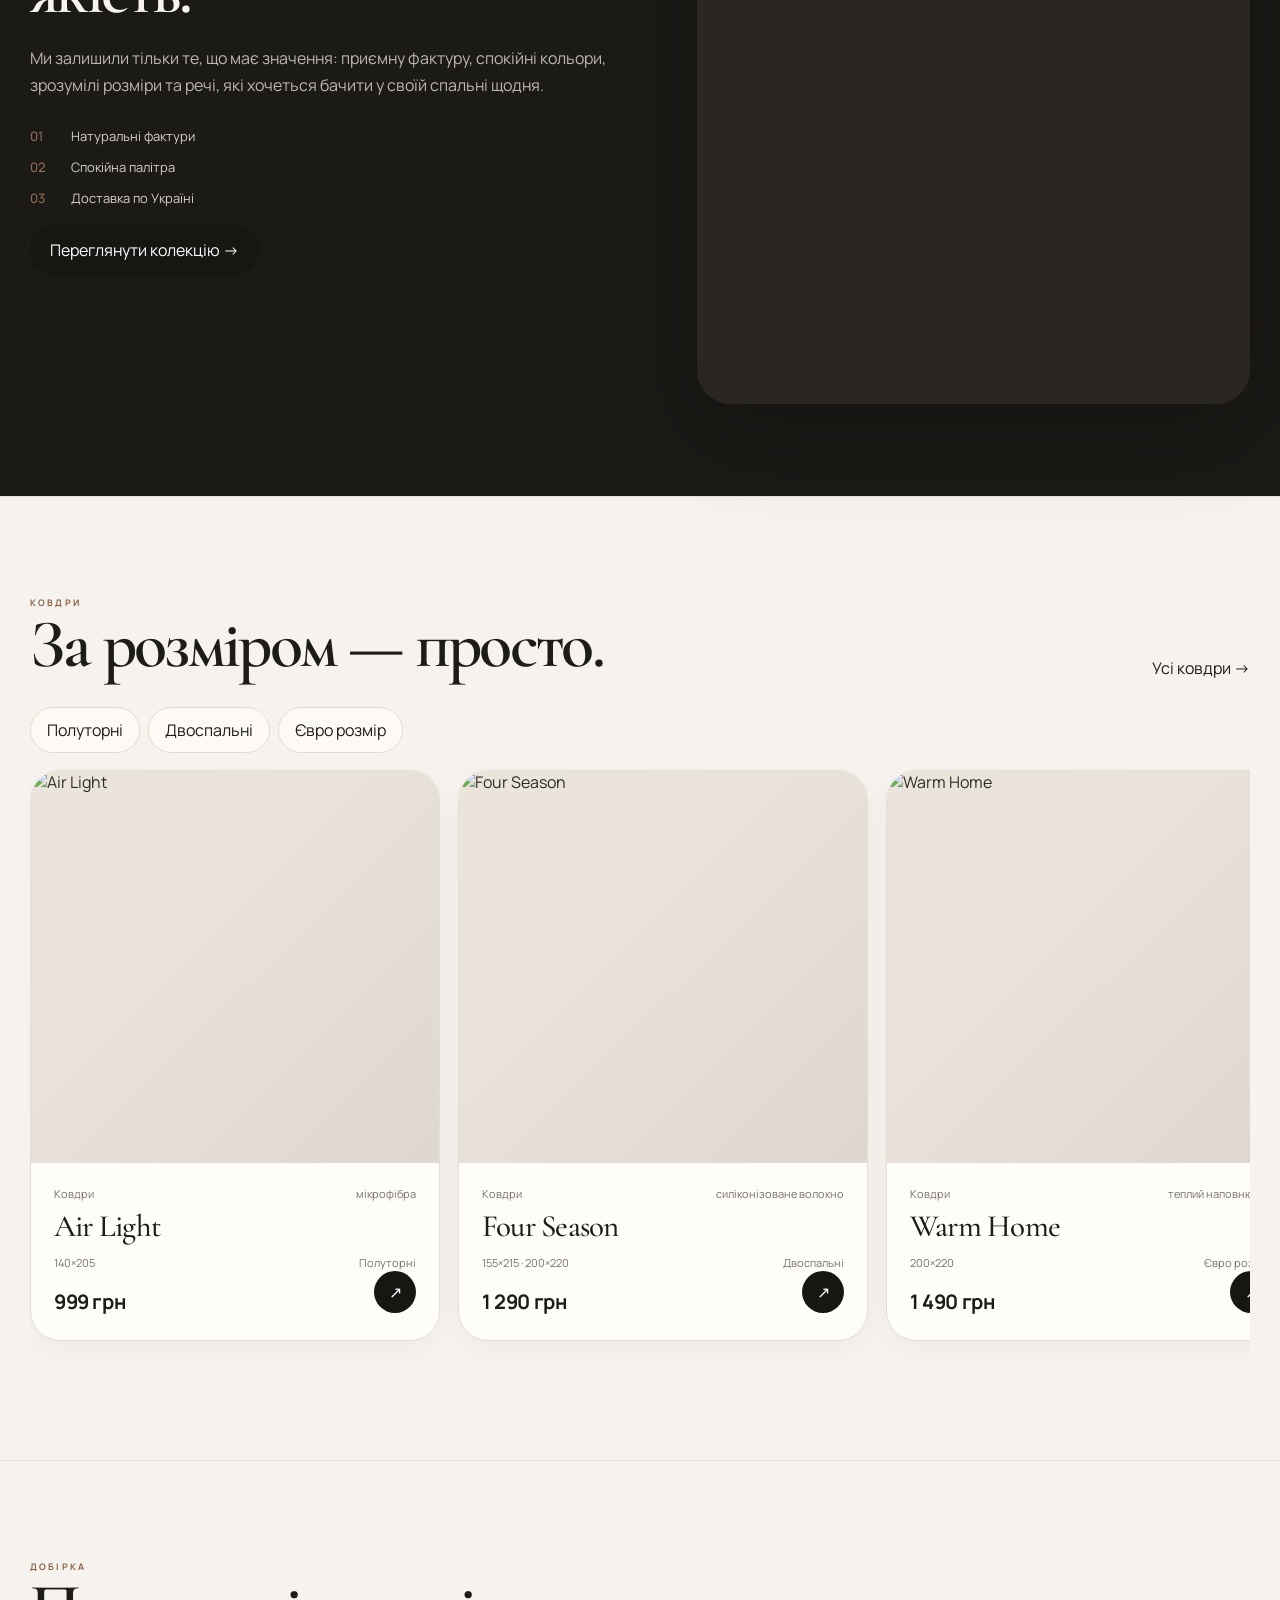
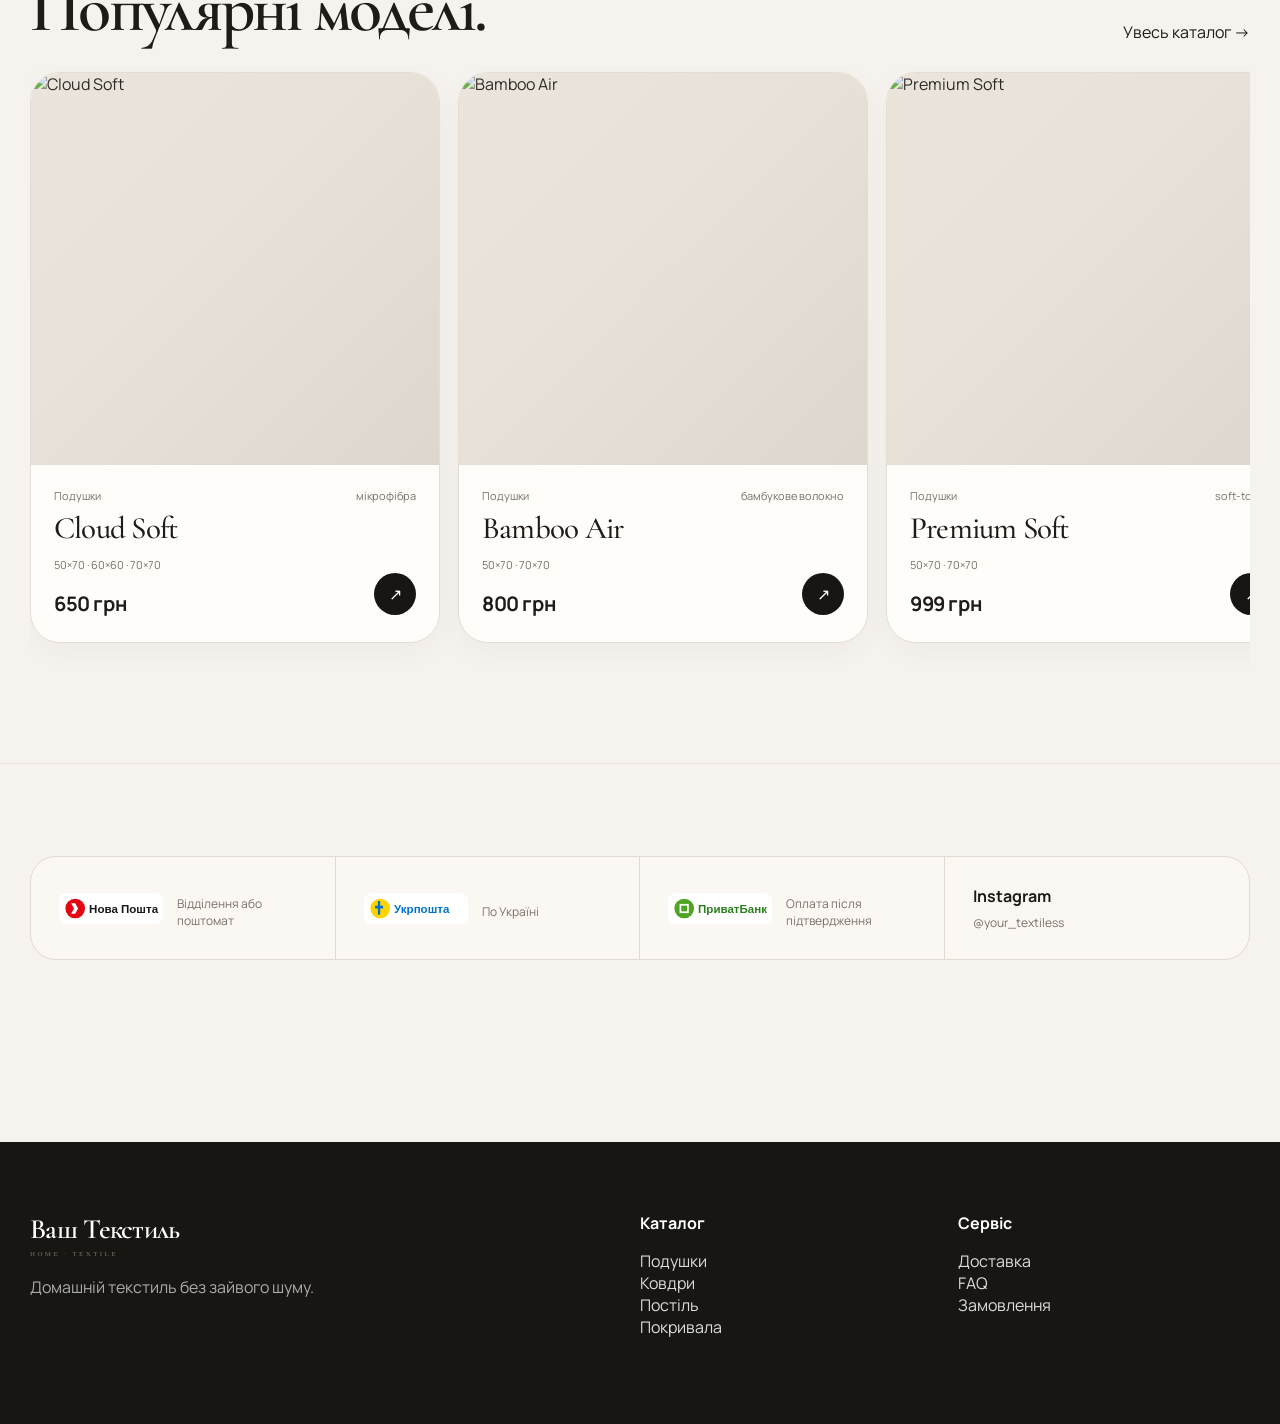
==== commit c598fd03: "Add files via upload" ====
--- a/index.html
+++ b/index.html
@@ -1,10 +1,11 @@
 <!doctype html><html lang="uk"><head><meta charset="utf-8"><meta name="viewport" content="width=device-width,initial-scale=1"><meta name="description" content="Ваш Текстиль — преміальний домашній текстиль: подушки, ковдри, постіль та покривала."><title>Ваш Текстиль</title><link rel="stylesheet" href="style.css"></head><body>
 <header class="header"><div class="wrap nav"><a class="logo" href="index.html">Ваш Текстиль<small>HOME · TEXTILE</small></a><nav class="links"><a href="catalog.html">Каталог</a><a href="catalog.html?cat=Подушки">Подушки</a><a href="catalog.html?cat=Ковдри">Ковдри</a><a href="catalog.html?cat=Постіль">Постіль</a><a href="catalog.html?cat=Покривала">Покривала</a></nav><div class="actions"><a class="btn dark" href="order.html">Замовити</a><button class="icon" id="cartOpen">🛒<span class="count">0</span></button></div></div></header>
 <main><section class="hero"><div class="wrap"><span class="eyebrow">ВАШ ТЕКСТИЛЬ</span><h1>Текстиль, до якого<br>хочеться повертатись.</h1><p>Подушки, ковдри, постіль та покривала у стриманій естетиці. Якісні матеріали, зрозумілі розміри та замовлення без зайвого шуму.</p><div class="heroTools"><a class="btn dark" href="catalog.html">Перейти до каталогу →</a><a class="btn" href="delivery.html">Доставка</a></div></div></section>
-<section class="section"><div class="wrap"><div class="head"><div><span class="eyebrow">КАТЕГОРІЇ</span><h2 class="title">Оберіть категорію.</h2></div></div><div class="categories"><a class="cat" href="catalog.html?cat=Подушки"><strong>Подушки</strong><span>М'якість і підтримка</span></a><a class="cat" href="catalog.html?cat=Ковдри"><strong>Ковдри</strong><span>Полуторні · Двоспальні · Євро</span></a><a class="cat" href="catalog.html?cat=Постіль"><strong>Постіль</strong><span>Бавовна · сатин</span></a><a class="cat" href="catalog.html?cat=Покривала"><strong>Покривала</strong><span>Фактура та затишок</span></a></div></div></section>
+<section class="section"><div class="wrap"><div class="head"><div><span class="eyebrow">КАТЕГОРІЇ</span><h2 class="title">Оберіть категорію.</h2></div></div><div class="categories"><a class="cat catImage" style="--cat-image:url('https://rohi.co.uk/cdn/shop/collections/Untitled_4472_x_4472_px_-12.jpg?v=1749551402&width=1600')" href="catalog.html?cat=Подушки"><strong>Подушки</strong><span>М'якість і підтримка</span></a><a class="cat catImage" style="--cat-image:url('https://cdn.shopify.com/s/files/1/0640/8454/1699/products/natural-linen-duvet-cover-1.jpg?v=1661254233')" href="catalog.html?cat=Ковдри"><strong>Ковдри</strong><span>Полуторні · Двоспальні · Євро</span></a><a class="cat catImage" style="--cat-image:url('https://xcdn.next.co.uk/common/items/default/default/itemimages/3_4Ratio/product/lge/K80343s2.jpg?im=Resize')" href="catalog.html?cat=Постіль"><strong>Постіль</strong><span>Бавовна · сатин</span></a><a class="cat catImage" style="--cat-image:url('https://acdn-us.mitiendanube.com/stores/002/293/272/products/1052-bcb80091f18f0f402917564253214598-480-0.webp')" href="catalog.html?cat=Покривала"><strong>Покривала</strong><span>Фактура та затишок</span></a></div></div></section>
+<section class="section editorial"><div class="wrap editorialGrid"><div class="editorialCopy"><span class="eyebrow">ТИХА РОЗКІШ</span><h2 class="title">Речі, які не кричать про якість.</h2><p class="muted">Ми залишили тільки те, що має значення: приємну фактуру, спокійні кольори, зрозумілі розміри та речі, які хочеться бачити у своїй спальні щодня.</p><div class="editorialFacts"><span><b>01</b> Натуральні фактури</span><span><b>02</b> Спокійна палітра</span><span><b>03</b> Доставка по Україні</span></div><a class="btn dark" href="catalog.html">Переглянути колекцію →</a></div><div class="editorialMedia"><img src="https://xcdn.next.co.uk/common/items/default/default/itemimages/3_4Ratio/product/lge/K80343s2.jpg?im=Resize" alt="Преміальна постіль у нейтральних тонах" loading="lazy" referrerpolicy="no-referrer"></div></div></section>
 <section class="section"><div class="wrap"><div class="head"><div><span class="eyebrow">КОВДРИ</span><h2 class="title">За розміром — просто.</h2></div><a href="catalog.html?cat=Ковдри">Усі ковдри →</a></div><div class="filters"><a class="chip" href="catalog.html?cat=Ковдри&group=Полуторні">Полуторні</a><a class="chip" href="catalog.html?cat=Ковдри&group=Двоспальні">Двоспальні</a><a class="chip" href="catalog.html?cat=Ковдри&group=Євро%20розмір">Євро розмір</a></div><div class="rail" id="duvetRail" data-cat="Ковдри"></div></div></section>
 <section class="section"><div class="wrap"><div class="head"><div><span class="eyebrow">ДОБІРКА</span><h2 class="title">Популярні моделі.</h2></div><a href="catalog.html">Увесь каталог →</a></div><div class="rail" id="allRail"></div></div></section>
-<section class="section"><div class="wrap trust"><div><b>Нова Пошта</b><span>Відділення або поштомат</span></div><div><b>Укрпошта</b><span>По Україні</span></div><div><b>ПриватБанк</b><span>Оплата після підтвердження</span></div><div><b>Instagram</b><span><a href="https://www.instagram.com/your_textiless/">@your_textiless</a></span></div></div></section></main>
+<section class="section"><div class="wrap trust"><div class="partner-card"><img class="partner-logo" src="nova-poshta.svg" alt="Нова Пошта"><span>Відділення або поштомат</span></div><div class="partner-card"><img class="partner-logo" src="ukrposhta.svg" alt="Укрпошта"><span>По Україні</span></div><div class="partner-card"><img class="partner-logo" src="privatbank.svg" alt="ПриватБанк"><span>Оплата після підтвердження</span></div><div><b>Instagram</b><span><a href="https://www.instagram.com/your_textiless/">@your_textiless</a></span></div></div></section></main>
 <footer class="footer"><div class="wrap footerGrid"><div><div class="logo">Ваш Текстиль<small>HOME · TEXTILE</small></div><p class="muted">Домашній текстиль без зайвого шуму.</p></div><div><b>Каталог</b><p><a href="catalog.html?cat=Подушки">Подушки</a><br><a href="catalog.html?cat=Ковдри">Ковдри</a><br><a href="catalog.html?cat=Постіль">Постіль</a><br><a href="catalog.html?cat=Покривала">Покривала</a></p></div><div><b>Сервіс</b><p><a href="delivery.html">Доставка</a><br><a href="faq.html">FAQ</a><br><a href="order.html">Замовлення</a></p></div></div></footer>
 <div class="drawer" id="drawer"><aside class="drawerPanel"><div class="drawerHead"><h2>Кошик</h2><button class="icon" id="cartClose">×</button></div><div id="cartItems"></div><div class="total"><span>Разом</span><span id="cartTotal">0 грн</span></div><a class="btn dark" style="display:flex" href="order.html">Оформити →</a></aside></div>
 <script src="config.js"></script><script src="data.js"></script><script src="script.js"></script></body></html>
--- a/style.css
+++ b/style.css
@@ -1,12 +1,12 @@
-@import url('https://fonts.googleapis.com/css2?family=DM+Sans:wght@400;500;600;700&family=Playfair+Display:wght@500;600&display=swap');
+@import url('https://fonts.googleapis.com/css2?family=Cormorant+Garamond:wght@500;600;700&family=Manrope:wght@400;500;600;700&display=swap');
 :root{--bg:#f3efe8;--card:#fffdf9;--text:#24221e;--muted:#777169;--line:#ded6ca;--accent:#9a6a45;--dark:#211f1b;--radius:28px;--shadow:0 26px 70px rgba(43,34,25,.12);--shadowSoft:0 14px 35px rgba(43,34,25,.08)}
-*{box-sizing:border-box}html{scroll-behavior:smooth}body{margin:0;background:radial-gradient(circle at 10% 0%,#fffaf3 0,#f3efe8 32%,#f0ece5 100%);color:var(--text);font-family:"DM Sans",sans-serif;-webkit-font-smoothing:antialiased;text-rendering:optimizeLegibility}a{text-decoration:none;color:inherit}button,input,select,textarea{font:inherit}.wrap{width:min(1220px,calc(100% - 28px));margin:auto}
-.header{position:sticky;top:0;z-index:20;background:rgba(246,242,235,.76);backdrop-filter:blur(24px) saturate(120%);border-bottom:1px solid rgba(220,212,201,.72);box-shadow:0 8px 30px rgba(48,39,29,.035)}.nav{height:76px;display:flex;align-items:center;gap:30px}.logo{font:600 27px "Playfair Display",serif;white-space:nowrap;letter-spacing:-.025em}.logo small{display:block;font:8px "DM Sans";letter-spacing:.28em;color:var(--muted);margin-top:4px}.links{display:flex;gap:22px;margin-left:auto;font-size:13px}.actions{display:flex;gap:8px}.btn,.icon{border:1px solid var(--text);background:rgba(255,253,249,.55);border-radius:999px;padding:12px 18px;cursor:pointer;transition:transform .4s cubic-bezier(.22,1,.36,1),box-shadow .4s cubic-bezier(.22,1,.36,1),background-color .4s ease,color .4s ease}.btn.dark{background:var(--dark);color:white;border-color:var(--dark);box-shadow:0 10px 24px rgba(33,31,27,.14)}.btn:hover,.icon:hover{transform:translateY(-2px);box-shadow:0 10px 24px #0001}.icon{width:42px;height:42px;padding:0;border-color:var(--line);background:var(--card);display:grid;place-items:center}.count{position:absolute;margin:-29px 0 0 27px;background:var(--dark);color:#fff;width:16px;height:16px;border-radius:50%;font-size:9px;display:grid;place-items:center}
-.hero{padding:54px 0 82px;position:relative}.hero h1,.page h1{font:600 clamp(54px,8vw,105px)/.9 "Playfair Display",serif;letter-spacing:-.065em;margin:14px 0 18px}.hero p{max-width:650px;color:var(--muted);line-height:1.8;font-size:15px}.eyebrow{font-size:10px;letter-spacing:.2em;color:var(--accent);font-weight:700}.heroTools{display:flex;gap:9px;flex-wrap:wrap;margin-top:25px}.section{padding:82px 0}.head{display:flex;justify-content:space-between;align-items:end;gap:20px;margin-bottom:24px}.title{font:600 clamp(38px,5vw,62px)/1 "Playfair Display",serif;margin:0;letter-spacing:-.04em}.muted{color:var(--muted);line-height:1.7}
-.rail{display:flex;gap:15px;overflow-x:auto;scroll-snap-type:x mandatory;padding:5px 2px 22px;scrollbar-width:none}.rail::-webkit-scrollbar{display:none}.card{min-width:min(390px,80vw);scroll-snap-align:start;background:rgba(255,253,249,.94);border:1px solid rgba(220,212,201,.9);border-radius:var(--radius);overflow:hidden;transition:transform .55s cubic-bezier(.22,1,.36,1),box-shadow .55s cubic-bezier(.22,1,.36,1)}.card:hover{transform:translateY(-6px);box-shadow:var(--shadow)}.photo{aspect-ratio:1.12;overflow:hidden;background:#ebe5dc;position:relative}.photo:after{content:"";position:absolute;inset:0;pointer-events:none;background:linear-gradient(135deg,rgba(255,255,255,.08),transparent 40%,rgba(0,0,0,.05))}.photo img{width:100%;height:100%;object-fit:cover;transition:transform 1s cubic-bezier(.16,1,.3,1),opacity .8s ease}.card:hover img{transform:scale(1.05)}.body{padding:20px 20px 22px}.meta{display:flex;justify-content:space-between;gap:8px;color:var(--muted);font-size:11px}.body h3{font:500 29px/1.05 "Playfair Display",serif;margin:9px 0 12px;letter-spacing:-.025em}.price{font-weight:700;font-size:19px;margin-top:18px;letter-spacing:-.02em}.card .row{display:flex;justify-content:space-between;align-items:center}.arrow{width:40px;height:40px;border-radius:50%;display:grid;place-items:center;background:var(--dark);color:white}
-.categories{display:grid;grid-template-columns:repeat(4,1fr);gap:14px}.cat{background:linear-gradient(145deg,rgba(255,253,249,.96),rgba(249,245,238,.92));border:1px solid var(--line);border-radius:24px;padding:27px;min-height:190px;display:flex;flex-direction:column;justify-content:end;transition:.3s}.cat:hover{transform:translateY(-4px);box-shadow:var(--shadow)}.cat strong{font:500 30px "Playfair Display",serif;letter-spacing:-.025em}.cat span{font-size:12px;color:var(--muted);margin-top:7px}
+*{box-sizing:border-box}html{scroll-behavior:smooth}body{margin:0;background:radial-gradient(circle at 10% 0%,#fffaf3 0,#f3efe8 32%,#f0ece5 100%);color:var(--text);font-family:"Manrope",sans-serif;-webkit-font-smoothing:antialiased;text-rendering:optimizeLegibility}a{text-decoration:none;color:inherit}button,input,select,textarea{font:inherit}.wrap{width:min(1220px,calc(100% - 28px));margin:auto}
+.header{position:sticky;top:0;z-index:20;background:rgba(246,242,235,.76);backdrop-filter:blur(24px) saturate(120%);border-bottom:1px solid rgba(220,212,201,.72);box-shadow:0 8px 30px rgba(48,39,29,.035)}.nav{height:76px;display:flex;align-items:center;gap:30px}.logo{font:600 27px "Cormorant Garamond",serif;white-space:nowrap;letter-spacing:-.025em}.logo small{display:block;font:8px "DM Sans";letter-spacing:.28em;color:var(--muted);margin-top:4px}.links{display:flex;gap:22px;margin-left:auto;font-size:13px}.actions{display:flex;gap:8px}.btn,.icon{border:1px solid var(--text);background:rgba(255,253,249,.55);border-radius:999px;padding:12px 18px;cursor:pointer;transition:transform .4s cubic-bezier(.22,1,.36,1),box-shadow .4s cubic-bezier(.22,1,.36,1),background-color .4s ease,color .4s ease}.btn.dark{background:var(--dark);color:white;border-color:var(--dark);box-shadow:0 10px 24px rgba(33,31,27,.14)}.btn:hover,.icon:hover{transform:translateY(-2px);box-shadow:0 10px 24px #0001}.icon{width:42px;height:42px;padding:0;border-color:var(--line);background:var(--card);display:grid;place-items:center}.count{position:absolute;margin:-29px 0 0 27px;background:var(--dark);color:#fff;width:16px;height:16px;border-radius:50%;font-size:9px;display:grid;place-items:center}
+.hero{padding:54px 0 82px;position:relative}.hero h1,.page h1{font:600 clamp(54px,8vw,105px)/.9 "Cormorant Garamond",serif;letter-spacing:-.065em;margin:14px 0 18px}.hero p{max-width:650px;color:var(--muted);line-height:1.8;font-size:15px}.eyebrow{font-size:10px;letter-spacing:.2em;color:var(--accent);font-weight:700}.heroTools{display:flex;gap:9px;flex-wrap:wrap;margin-top:25px}.section{padding:82px 0}.head{display:flex;justify-content:space-between;align-items:end;gap:20px;margin-bottom:24px}.title{font:600 clamp(38px,5vw,62px)/1 "Cormorant Garamond",serif;margin:0;letter-spacing:-.04em}.muted{color:var(--muted);line-height:1.7}
+.rail{display:flex;gap:15px;overflow-x:auto;scroll-snap-type:x mandatory;padding:5px 2px 22px;scrollbar-width:none}.rail::-webkit-scrollbar{display:none}.card{min-width:min(390px,80vw);scroll-snap-align:start;background:rgba(255,253,249,.94);border:1px solid rgba(220,212,201,.9);border-radius:var(--radius);overflow:hidden;transition:transform .55s cubic-bezier(.22,1,.36,1),box-shadow .55s cubic-bezier(.22,1,.36,1)}.card:hover{transform:translateY(-6px);box-shadow:var(--shadow)}.photo{aspect-ratio:1.12;overflow:hidden;background:#ebe5dc;position:relative}.photo:after{content:"";position:absolute;inset:0;pointer-events:none;background:linear-gradient(135deg,rgba(255,255,255,.08),transparent 40%,rgba(0,0,0,.05))}.photo img{width:100%;height:100%;object-fit:cover;transition:transform 1s cubic-bezier(.16,1,.3,1),opacity .8s ease}.card:hover img{transform:scale(1.05)}.body{padding:20px 20px 22px}.meta{display:flex;justify-content:space-between;gap:8px;color:var(--muted);font-size:11px}.body h3{font:500 29px/1.05 "Cormorant Garamond",serif;margin:9px 0 12px;letter-spacing:-.025em}.price{font-weight:700;font-size:19px;margin-top:18px;letter-spacing:-.02em}.card .row{display:flex;justify-content:space-between;align-items:center}.arrow{width:40px;height:40px;border-radius:50%;display:grid;place-items:center;background:var(--dark);color:white}
+.categories{display:grid;grid-template-columns:repeat(4,1fr);gap:14px}.cat{background:linear-gradient(145deg,rgba(255,253,249,.96),rgba(249,245,238,.92));border:1px solid var(--line);border-radius:24px;padding:27px;min-height:190px;display:flex;flex-direction:column;justify-content:end;transition:.3s}.cat:hover{transform:translateY(-4px);box-shadow:var(--shadow)}.cat strong{font:500 30px "Cormorant Garamond",serif;letter-spacing:-.025em}.cat span{font-size:12px;color:var(--muted);margin-top:7px}
 .filters{display:flex;gap:8px;overflow:auto;padding:4px 0 12px}.chip{border:1px solid var(--line);background:rgba(255,253,249,.72);border-radius:999px;padding:11px 16px;white-space:nowrap;cursor:pointer}.chip.active{background:var(--dark);color:white;border-color:var(--dark)}.toolbar{display:flex;justify-content:space-between;gap:10px;align-items:center;margin:20px 0}.select{border:1px solid var(--line);background:var(--card);padding:11px 13px;border-radius:12px}.grid{display:flex;gap:15px;overflow-x:auto;scroll-snap-type:x mandatory;padding:5px 2px 24px;scrollbar-width:none;-webkit-overflow-scrolling:touch;overscroll-behavior-x:contain}.grid::-webkit-scrollbar{display:none}.grid .card{min-width:min(390px,31vw);scroll-snap-align:start}
-.detail{display:grid;grid-template-columns:1.05fr .95fr;gap:20px;padding:70px 0}.detailPhoto{border-radius:32px;overflow:hidden;background:#e9e2d7;min-height:650px;box-shadow:var(--shadow)}.detailPhoto img{width:100%;height:100%;object-fit:cover}.detailInfo{background:rgba(255,253,249,.9);border:1px solid var(--line);border-radius:32px;padding:48px;box-shadow:var(--shadowSoft);align-self:start;position:sticky;top:96px}.detailInfo h1{font:600 clamp(45px,6vw,76px)/.92 "Playfair Display",serif;letter-spacing:-.05em;margin:13px 0}.sizes{display:flex;gap:7px;flex-wrap:wrap;margin:10px 0 25px}.size{border:1px solid var(--line);background:var(--card);border-radius:10px;padding:10px 14px;cursor:pointer}.size.active{background:var(--dark);color:white}
+.detail{display:grid;grid-template-columns:1.05fr .95fr;gap:20px;padding:70px 0}.detailPhoto{border-radius:32px;overflow:hidden;background:#e9e2d7;min-height:650px;box-shadow:var(--shadow)}.detailPhoto img{width:100%;height:100%;object-fit:cover}.detailInfo{background:rgba(255,253,249,.9);border:1px solid var(--line);border-radius:32px;padding:48px;box-shadow:var(--shadowSoft);align-self:start;position:sticky;top:96px}.detailInfo h1{font:600 clamp(45px,6vw,76px)/.92 "Cormorant Garamond",serif;letter-spacing:-.05em;margin:13px 0}.sizes{display:flex;gap:7px;flex-wrap:wrap;margin:10px 0 25px}.size{border:1px solid var(--line);background:var(--card);border-radius:10px;padding:10px 14px;cursor:pointer}.size.active{background:var(--dark);color:white}
 .formGrid{display:grid;grid-template-columns:.75fr 1.25fr;gap:16px}.panel{background:var(--card);border:1px solid var(--line);border-radius:28px;padding:28px}.field{margin-bottom:14px}.field label{display:block;font-size:10px;letter-spacing:.13em;color:var(--muted);margin-bottom:6px}.field input,.field select,.field textarea{width:100%;border:1px solid var(--line);background:white;border-radius:11px;padding:13px}.field textarea{min-height:100px}.success{display:none}.success.show{display:block}
 .faq{max-width:820px}.faqItem{border-top:1px solid var(--line);padding:19px 0;cursor:pointer}.faqQ{display:flex;justify-content:space-between;font-weight:600}.faqA{display:none;color:var(--muted);line-height:1.7;padding-top:10px}.faqItem.open .faqA{display:block}
 .trust{display:grid;grid-template-columns:repeat(4,1fr);border-top:1px solid var(--line);border-bottom:1px solid var(--line)}.trust>div{padding:25px;border-right:1px solid var(--line)}.trust>div:last-child{border:0}.trust span{display:block;color:var(--muted);font-size:12px;margin-top:7px}
@@ -43,3 +43,37 @@
  .detailInfo{padding:28px}
  .detailPhoto{min-height:460px}
 }
+
+
+/* V5 — editorial premium system */
+:root{--bg:#f6f3ee;--card:#fffdfa;--text:#1e1c18;--muted:#777169;--line:#e2dbd1;--accent:#8a6245;--dark:#171613;--radius:30px;--shadow:0 24px 80px rgba(36,29,22,.12);--shadowSoft:0 12px 40px rgba(36,29,22,.07)}
+body{background:#f6f3ee}
+.header{background:rgba(246,243,238,.82);border-bottom-color:rgba(205,195,184,.58)}
+.nav{height:82px}.logo{font-size:28px}.logo small{font-size:7px;letter-spacing:.34em}
+.links a{position:relative;padding:8px 0;color:#4f4a43}.links a:after{content:"";position:absolute;left:0;right:100%;bottom:2px;height:1px;background:var(--dark);transition:right .45s cubic-bezier(.22,1,.36,1)}.links a:hover:after{right:0}
+.hero{padding:82px 0 92px}.hero h1{font-size:clamp(60px,9vw,118px);max-width:980px}.hero p{font-size:16px;max-width:620px}.eyebrow{letter-spacing:.24em;font-size:9px}
+.btn{padding:13px 19px;border-color:#bdb4a8}.btn.dark{background:#171613;border-color:#171613}.btn.dark:hover{box-shadow:0 16px 36px rgba(23,22,19,.18);transform:translateY(-3px)}
+.section{padding:92px 0}.title{font-size:clamp(42px,5.4vw,68px)}
+.categories{gap:12px}.catImage{position:relative;isolation:isolate;overflow:hidden;background:#302b25;color:white;min-height:270px;border-color:transparent;box-shadow:0 14px 40px rgba(31,25,20,.08)}.catImage:before{content:"";position:absolute;inset:0;background-image:var(--cat-image);background-size:cover;background-position:center;z-index:-2;transform:scale(1.02);transition:transform 1s cubic-bezier(.16,1,.3,1),filter 1s ease}.catImage:after{content:"";position:absolute;inset:0;background:linear-gradient(180deg,rgba(18,16,13,.05) 18%,rgba(18,16,13,.72) 100%);z-index:-1}.catImage:hover:before{transform:scale(1.08);filter:saturate(.9)}.catImage strong{font-size:34px;text-shadow:0 3px 18px rgba(0,0,0,.22)}.catImage span{color:rgba(255,255,255,.78)}
+.editorial{background:#1b1a17;color:#f7f3ed}.editorialGrid{display:grid;grid-template-columns:1fr .9fr;gap:52px;align-items:center}.editorialCopy .title{max-width:650px;margin:12px 0 20px}.editorialCopy .muted{color:#bdb7ae;max-width:580px}.editorialFacts{display:grid;gap:13px;margin:28px 0 32px}.editorialFacts span{font-size:13px;color:#d6d0c7}.editorialFacts b{display:inline-block;width:38px;color:#8f6c52;font-weight:500}.editorialMedia{aspect-ratio:4/5;border-radius:34px;overflow:hidden;background:#2a2722;box-shadow:0 30px 90px rgba(0,0,0,.25)}.editorialMedia img{width:100%;height:100%;object-fit:cover;filter:saturate(.84) contrast(1.02);transition:transform 1.2s cubic-bezier(.16,1,.3,1)}.editorialMedia:hover img{transform:scale(1.04)}
+.rail{gap:18px;padding-bottom:28px}.card{min-width:min(410px,80vw);background:#fffdfa;border-color:#e4ddd3;box-shadow:0 8px 30px rgba(38,31,24,.035)}.photo{aspect-ratio:1.04;background:#e9e2d8}.photo img{filter:saturate(.9) contrast(.98);transition:transform 1.2s cubic-bezier(.16,1,.3,1),opacity .5s ease}.card:hover img{transform:scale(1.055)}.body{padding:23px 23px 25px}.body h3{font-size:31px}.price{font-size:20px}.arrow{width:42px;height:42px}
+.grid{gap:18px}.grid .card{min-width:min(410px,31vw)}
+.detail{gap:26px;padding:76px 0}.detailPhoto{min-height:700px;border-radius:34px}.detailInfo{border-radius:34px;padding:52px;background:rgba(255,253,249,.95)}
+.trust{background:#fbf8f3;border:1px solid var(--line);border-radius:26px;overflow:hidden}.trust>div{padding:28px}.footer{background:#171613;margin-top:90px;padding:70px 0}
+.drawerPanel{background:#fbf8f3}.drawerPanel .btn{border-radius:999px}
+@media(max-width:900px){.editorialGrid{grid-template-columns:1fr}.editorialMedia{max-height:620px}.categories{grid-template-columns:1fr 1fr}}
+@media(max-width:600px){.nav{height:68px}.logo{font-size:22px}.hero{padding:46px 0 62px}.hero h1{font-size:58px;line-height:.93}.hero p{font-size:14px}.section{padding:62px 0}.catImage{min-height:180px}.catImage strong{font-size:25px}.editorialGrid{gap:32px}.editorialMedia{aspect-ratio:1/1.12;border-radius:26px}.card{min-width:84vw}.grid .card{min-width:84vw}.detailPhoto{min-height:500px;border-radius:26px}.detailInfo{border-radius:26px;padding:28px}}
+
+/* Partner brand marks */
+.partner-line{display:flex;align-items:center;gap:18px}
+.partner-logo{width:118px;height:36px;object-fit:contain;display:block;flex:0 0 auto}
+.trust .partner-card{display:flex;align-items:center;gap:14px;min-height:72px}
+.partner-card .partner-logo{width:104px;height:34px}
+.partner-card b{display:block}
+.partner-card span{display:block}
+@media(max-width:700px){
+  .trust .partner-card{align-items:flex-start}
+  .partner-card .partner-logo{width:92px;height:31px}
+  .partner-line{gap:12px}
+  .partner-logo{width:100px;height:32px}
+}
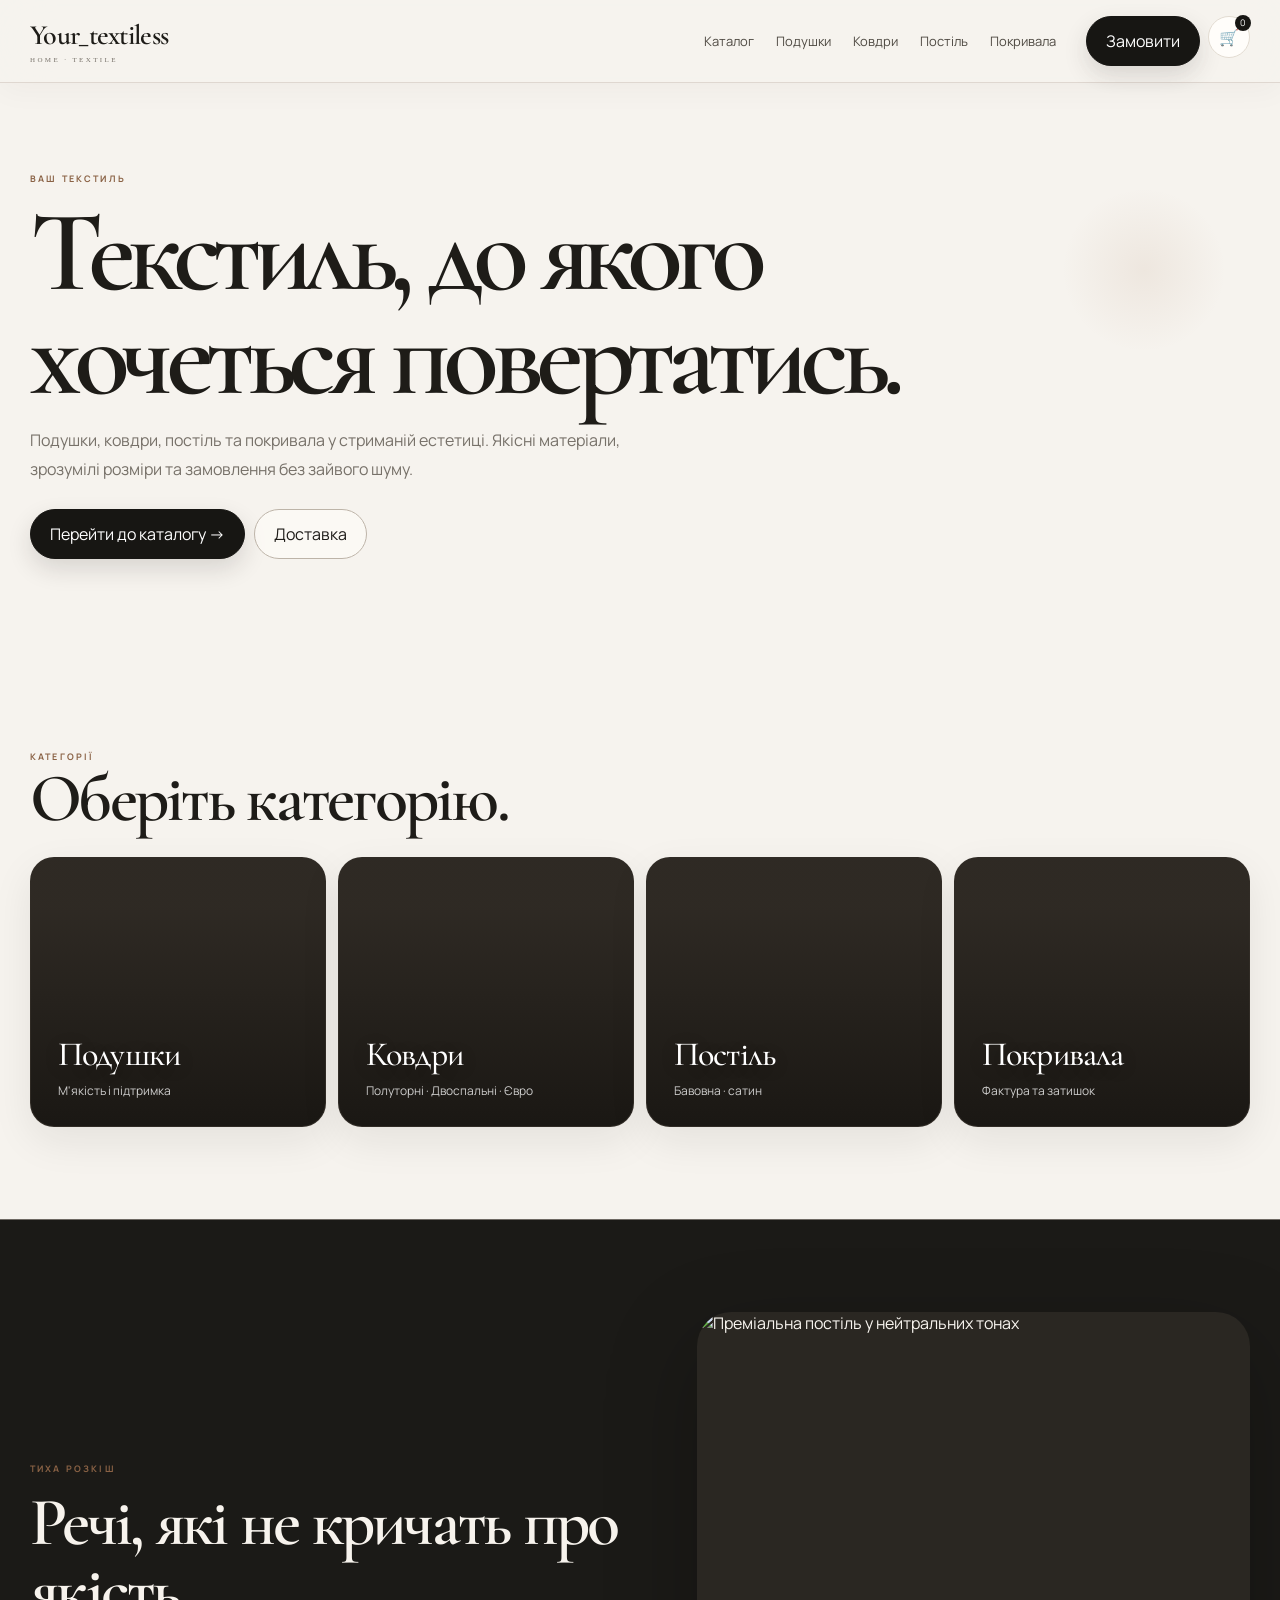
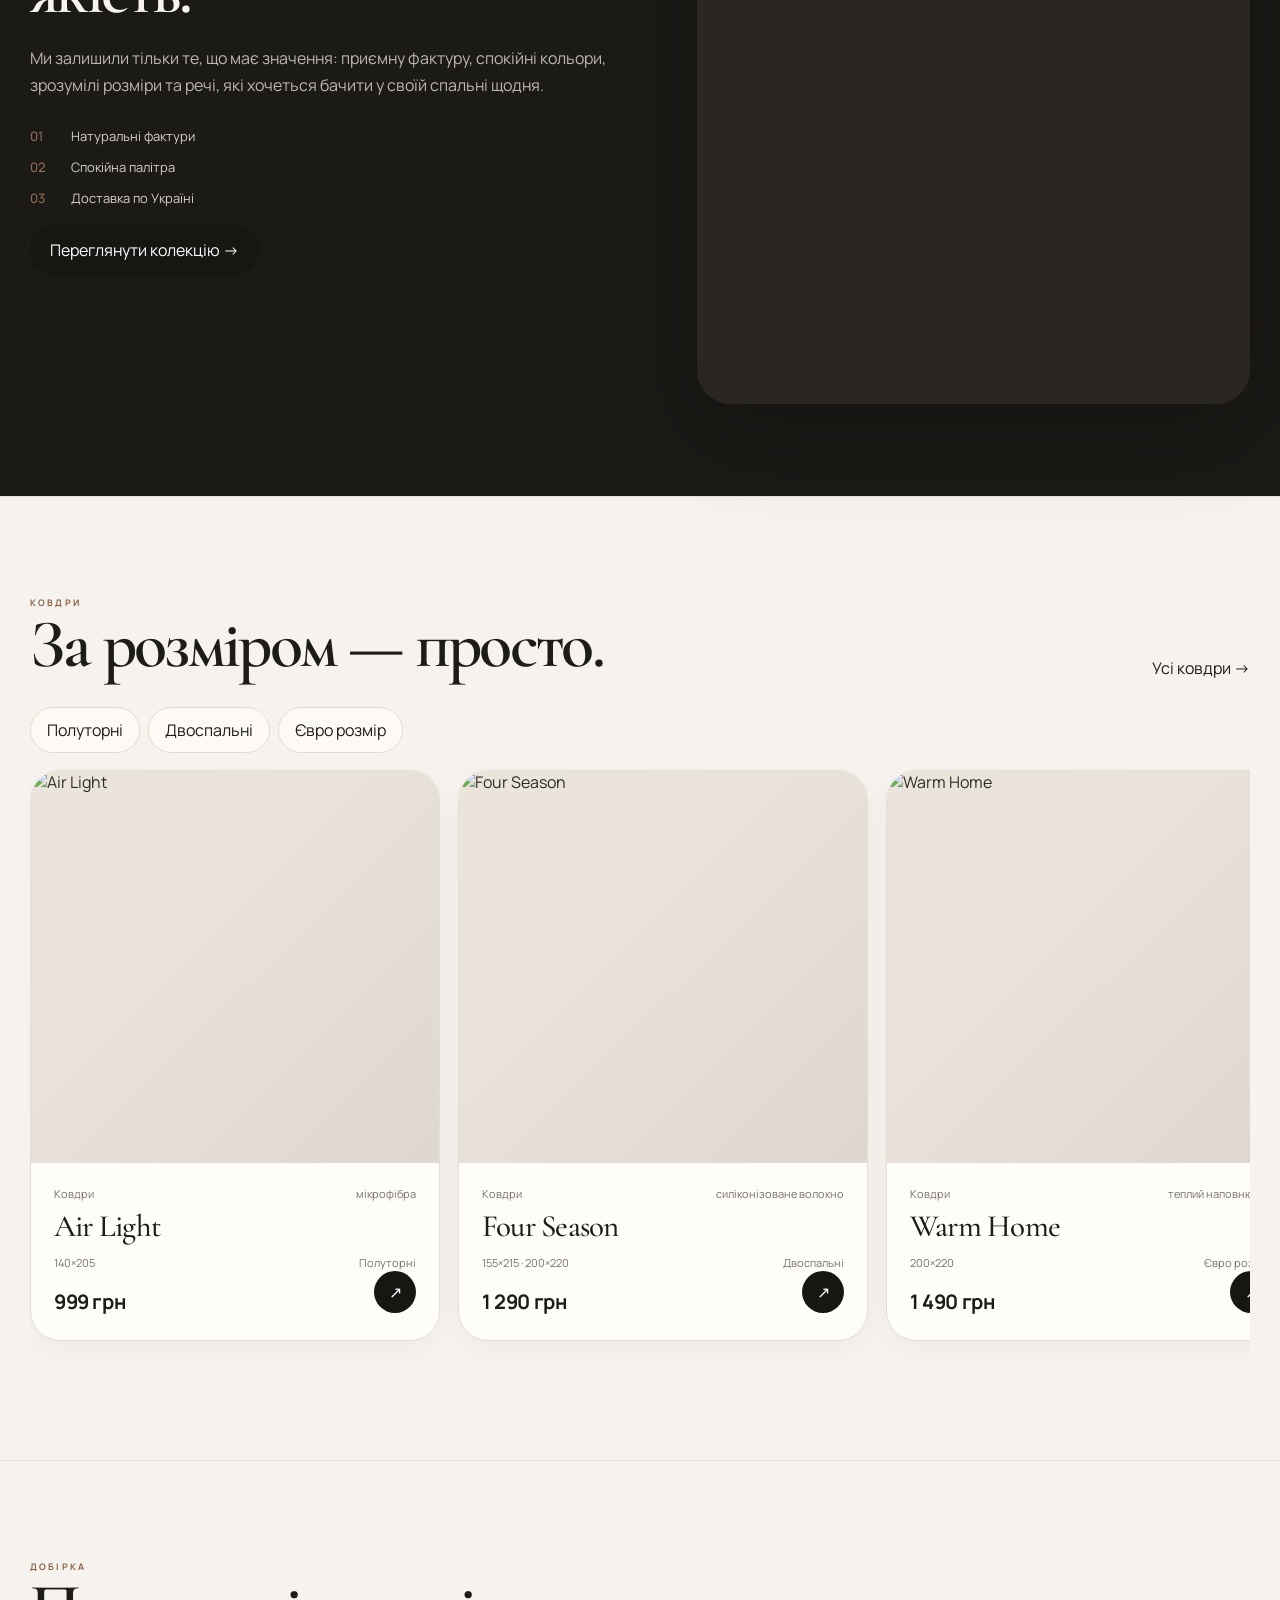
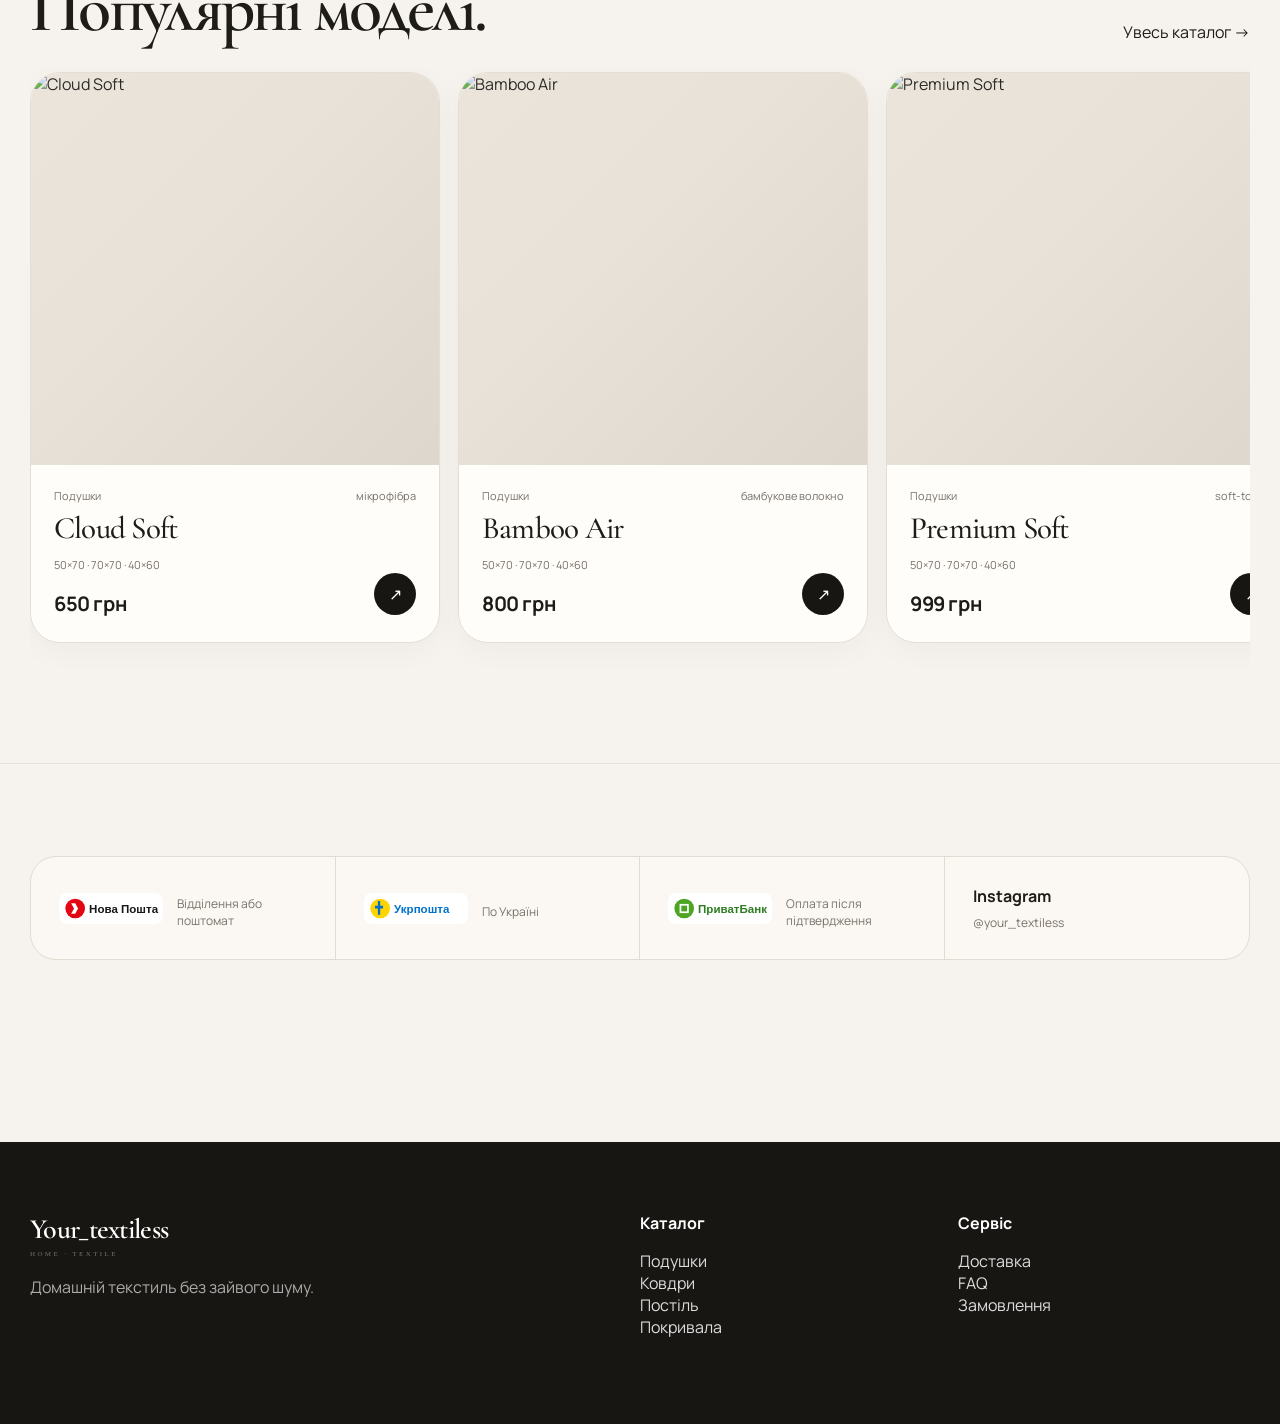
==== commit 6b68af9b: "Add files via upload" ====
--- a/index.html
+++ b/index.html
@@ -1,11 +1,11 @@
-<!doctype html><html lang="uk"><head><meta charset="utf-8"><meta name="viewport" content="width=device-width,initial-scale=1"><meta name="description" content="Ваш Текстиль — преміальний домашній текстиль: подушки, ковдри, постіль та покривала."><title>Ваш Текстиль</title><link rel="stylesheet" href="style.css"></head><body>
-<header class="header"><div class="wrap nav"><a class="logo" href="index.html">Ваш Текстиль<small>HOME · TEXTILE</small></a><nav class="links"><a href="catalog.html">Каталог</a><a href="catalog.html?cat=Подушки">Подушки</a><a href="catalog.html?cat=Ковдри">Ковдри</a><a href="catalog.html?cat=Постіль">Постіль</a><a href="catalog.html?cat=Покривала">Покривала</a></nav><div class="actions"><a class="btn dark" href="order.html">Замовити</a><button class="icon" id="cartOpen">🛒<span class="count">0</span></button></div></div></header>
+<!doctype html><html lang="uk"><head><meta charset="utf-8"><meta name="viewport" content="width=device-width,initial-scale=1"><meta name="description" content="Your_textiless — преміальний домашній текстиль: подушки, ковдри, постіль та покривала."><title>Your_textiless</title><link rel="stylesheet" href="style.css"></head><body>
+<header class="header"><div class="wrap nav"><a class="logo" href="index.html">Your_textiless<small>HOME · TEXTILE</small></a><nav class="links"><a href="catalog.html">Каталог</a><a href="catalog.html?cat=Подушки">Подушки</a><a href="catalog.html?cat=Ковдри">Ковдри</a><a href="catalog.html?cat=Постіль">Постіль</a><a href="catalog.html?cat=Покривала">Покривала</a></nav><div class="actions"><a class="btn dark" href="order.html">Замовити</a><button class="icon" id="cartOpen">🛒<span class="count">0</span></button></div></div></header>
 <main><section class="hero"><div class="wrap"><span class="eyebrow">ВАШ ТЕКСТИЛЬ</span><h1>Текстиль, до якого<br>хочеться повертатись.</h1><p>Подушки, ковдри, постіль та покривала у стриманій естетиці. Якісні матеріали, зрозумілі розміри та замовлення без зайвого шуму.</p><div class="heroTools"><a class="btn dark" href="catalog.html">Перейти до каталогу →</a><a class="btn" href="delivery.html">Доставка</a></div></div></section>
 <section class="section"><div class="wrap"><div class="head"><div><span class="eyebrow">КАТЕГОРІЇ</span><h2 class="title">Оберіть категорію.</h2></div></div><div class="categories"><a class="cat catImage" style="--cat-image:url('https://rohi.co.uk/cdn/shop/collections/Untitled_4472_x_4472_px_-12.jpg?v=1749551402&width=1600')" href="catalog.html?cat=Подушки"><strong>Подушки</strong><span>М'якість і підтримка</span></a><a class="cat catImage" style="--cat-image:url('https://cdn.shopify.com/s/files/1/0640/8454/1699/products/natural-linen-duvet-cover-1.jpg?v=1661254233')" href="catalog.html?cat=Ковдри"><strong>Ковдри</strong><span>Полуторні · Двоспальні · Євро</span></a><a class="cat catImage" style="--cat-image:url('https://xcdn.next.co.uk/common/items/default/default/itemimages/3_4Ratio/product/lge/K80343s2.jpg?im=Resize')" href="catalog.html?cat=Постіль"><strong>Постіль</strong><span>Бавовна · сатин</span></a><a class="cat catImage" style="--cat-image:url('https://acdn-us.mitiendanube.com/stores/002/293/272/products/1052-bcb80091f18f0f402917564253214598-480-0.webp')" href="catalog.html?cat=Покривала"><strong>Покривала</strong><span>Фактура та затишок</span></a></div></div></section>
 <section class="section editorial"><div class="wrap editorialGrid"><div class="editorialCopy"><span class="eyebrow">ТИХА РОЗКІШ</span><h2 class="title">Речі, які не кричать про якість.</h2><p class="muted">Ми залишили тільки те, що має значення: приємну фактуру, спокійні кольори, зрозумілі розміри та речі, які хочеться бачити у своїй спальні щодня.</p><div class="editorialFacts"><span><b>01</b> Натуральні фактури</span><span><b>02</b> Спокійна палітра</span><span><b>03</b> Доставка по Україні</span></div><a class="btn dark" href="catalog.html">Переглянути колекцію →</a></div><div class="editorialMedia"><img src="https://xcdn.next.co.uk/common/items/default/default/itemimages/3_4Ratio/product/lge/K80343s2.jpg?im=Resize" alt="Преміальна постіль у нейтральних тонах" loading="lazy" referrerpolicy="no-referrer"></div></div></section>
 <section class="section"><div class="wrap"><div class="head"><div><span class="eyebrow">КОВДРИ</span><h2 class="title">За розміром — просто.</h2></div><a href="catalog.html?cat=Ковдри">Усі ковдри →</a></div><div class="filters"><a class="chip" href="catalog.html?cat=Ковдри&group=Полуторні">Полуторні</a><a class="chip" href="catalog.html?cat=Ковдри&group=Двоспальні">Двоспальні</a><a class="chip" href="catalog.html?cat=Ковдри&group=Євро%20розмір">Євро розмір</a></div><div class="rail" id="duvetRail" data-cat="Ковдри"></div></div></section>
 <section class="section"><div class="wrap"><div class="head"><div><span class="eyebrow">ДОБІРКА</span><h2 class="title">Популярні моделі.</h2></div><a href="catalog.html">Увесь каталог →</a></div><div class="rail" id="allRail"></div></div></section>
 <section class="section"><div class="wrap trust"><div class="partner-card"><img class="partner-logo" src="nova-poshta.svg" alt="Нова Пошта"><span>Відділення або поштомат</span></div><div class="partner-card"><img class="partner-logo" src="ukrposhta.svg" alt="Укрпошта"><span>По Україні</span></div><div class="partner-card"><img class="partner-logo" src="privatbank.svg" alt="ПриватБанк"><span>Оплата після підтвердження</span></div><div><b>Instagram</b><span><a href="https://www.instagram.com/your_textiless/">@your_textiless</a></span></div></div></section></main>
-<footer class="footer"><div class="wrap footerGrid"><div><div class="logo">Ваш Текстиль<small>HOME · TEXTILE</small></div><p class="muted">Домашній текстиль без зайвого шуму.</p></div><div><b>Каталог</b><p><a href="catalog.html?cat=Подушки">Подушки</a><br><a href="catalog.html?cat=Ковдри">Ковдри</a><br><a href="catalog.html?cat=Постіль">Постіль</a><br><a href="catalog.html?cat=Покривала">Покривала</a></p></div><div><b>Сервіс</b><p><a href="delivery.html">Доставка</a><br><a href="faq.html">FAQ</a><br><a href="order.html">Замовлення</a></p></div></div></footer>
+<footer class="footer"><div class="wrap footerGrid"><div><div class="logo">Your_textiless<small>HOME · TEXTILE</small></div><p class="muted">Домашній текстиль без зайвого шуму.</p></div><div><b>Каталог</b><p><a href="catalog.html?cat=Подушки">Подушки</a><br><a href="catalog.html?cat=Ковдри">Ковдри</a><br><a href="catalog.html?cat=Постіль">Постіль</a><br><a href="catalog.html?cat=Покривала">Покривала</a></p></div><div><b>Сервіс</b><p><a href="delivery.html">Доставка</a><br><a href="faq.html">FAQ</a><br><a href="order.html">Замовлення</a></p></div></div></footer>
 <div class="drawer" id="drawer"><aside class="drawerPanel"><div class="drawerHead"><h2>Кошик</h2><button class="icon" id="cartClose">×</button></div><div id="cartItems"></div><div class="total"><span>Разом</span><span id="cartTotal">0 грн</span></div><a class="btn dark" style="display:flex" href="order.html">Оформити →</a></aside></div>
 <script src="config.js"></script><script src="data.js"></script><script src="script.js"></script></body></html>
--- a/style.css
+++ b/style.css
@@ -77,3 +77,13 @@
   .partner-line{gap:12px}
   .partner-logo{width:100px;height:32px}
 }
+
+.productPage{display:grid;grid-template-columns:minmax(0,1.15fr) minmax(320px,.85fr);gap:clamp(24px,5vw,72px);align-items:start;padding-top:36px}.product-media{min-width:0;position:sticky;top:20px}.product-media-main{position:relative;aspect-ratio:1/1.08;overflow:hidden;border-radius:28px;background:#eee9e1;box-shadow:0 24px 70px rgba(32,28,23,.10)}.product-media-main img,.product-media-main video{width:100%;height:100%;object-fit:cover;display:block}.media-arrow{position:absolute;top:50%;transform:translateY(-50%);width:46px;height:46px;border:0;border-radius:50%;background:rgba(255,255,255,.84);backdrop-filter:blur(14px);font-size:19px;cursor:pointer;z-index:2}.media-prev{left:16px}.media-next{right:16px}.media-counter{position:absolute;right:16px;bottom:16px;padding:8px 12px;border-radius:999px;background:rgba(255,255,255,.86);backdrop-filter:blur(14px);font-size:12px;z-index:2}.product-media-thumbs{display:flex;gap:10px;overflow-x:auto;scrollbar-width:none;padding:12px 2px 2px}.product-media-thumbs::-webkit-scrollbar{display:none}.media-thumb{position:relative;flex:0 0 78px;height:94px;padding:0;border:1px solid transparent;border-radius:14px;overflow:hidden;background:#eee9e1;cursor:pointer}.media-thumb.active{border-color:#24221f}.media-thumb img{width:100%;height:100%;object-fit:cover;display:block}.media-thumb.video-thumb:after{content:'▶';position:absolute;right:7px;bottom:7px;width:25px;height:25px;border-radius:50%;display:grid;place-items:center;background:rgba(255,255,255,.92);font-size:10px}.media-thumb.video-thumb:before{content:'ВІДЕО';position:absolute;left:6px;top:6px;padding:3px 5px;border-radius:5px;background:rgba(24,22,20,.72);color:#fff;font-size:8px;letter-spacing:.08em;z-index:1}@media(max-width:900px){.productPage{grid-template-columns:1fr}.product-media{position:relative;top:auto}}@media(max-width:600px){.product-media-main{border-radius:20px}.media-arrow{width:40px;height:40px}.media-thumb{flex-basis:66px;height:80px}}
+.payment-note{margin-top:24px;padding:18px 20px;border:1px solid var(--line);border-radius:18px;background:#fffdfa;display:grid;gap:6px}.payment-note span{color:#77716a;font-size:14px;line-height:1.5}.pay-method{border:1px solid var(--line);border-radius:18px;padding:16px 18px;margin:18px 0}.pay-method legend{padding:0 6px;font-size:11px;letter-spacing:.14em;color:#77716a}.pay-method label{display:flex;gap:12px;align-items:flex-start;padding:12px 0;cursor:pointer}.pay-method label+label{border-top:1px solid #eee8df}.pay-method span{display:grid;gap:3px}.pay-method small{color:#8a847d}.form-legal{font-size:11px;line-height:1.5;color:#8a847d;margin-top:12px}
+
+.checkout-cart-summary{margin:0 0 22px;padding:14px 16px;border:1px solid var(--line);border-radius:18px;background:#f7f3ed}.checkout-cart-row,.checkout-cart-total{display:flex;justify-content:space-between;gap:12px;padding:8px 0;font-size:13px}.checkout-cart-row+ .checkout-cart-row{border-top:1px solid var(--line)}.checkout-cart-total{margin-top:6px;padding-top:12px;border-top:1px solid var(--text);font-size:15px}.checkout-cart-summary:empty{display:none}
+
+
+/* Category-specific size filters */
+.sizeChips{display:flex;gap:8px;flex-wrap:wrap;align-items:center}.sizeChips .chip{cursor:pointer}.sizeChips .chip.active{transform:translateY(-1px)}
+@media(max-width:640px){.sizeChips{width:100%;display:grid;grid-template-columns:repeat(3,minmax(0,1fr));gap:6px}.sizeChips .chip{width:100%;padding:10px 6px;font-size:12px}}
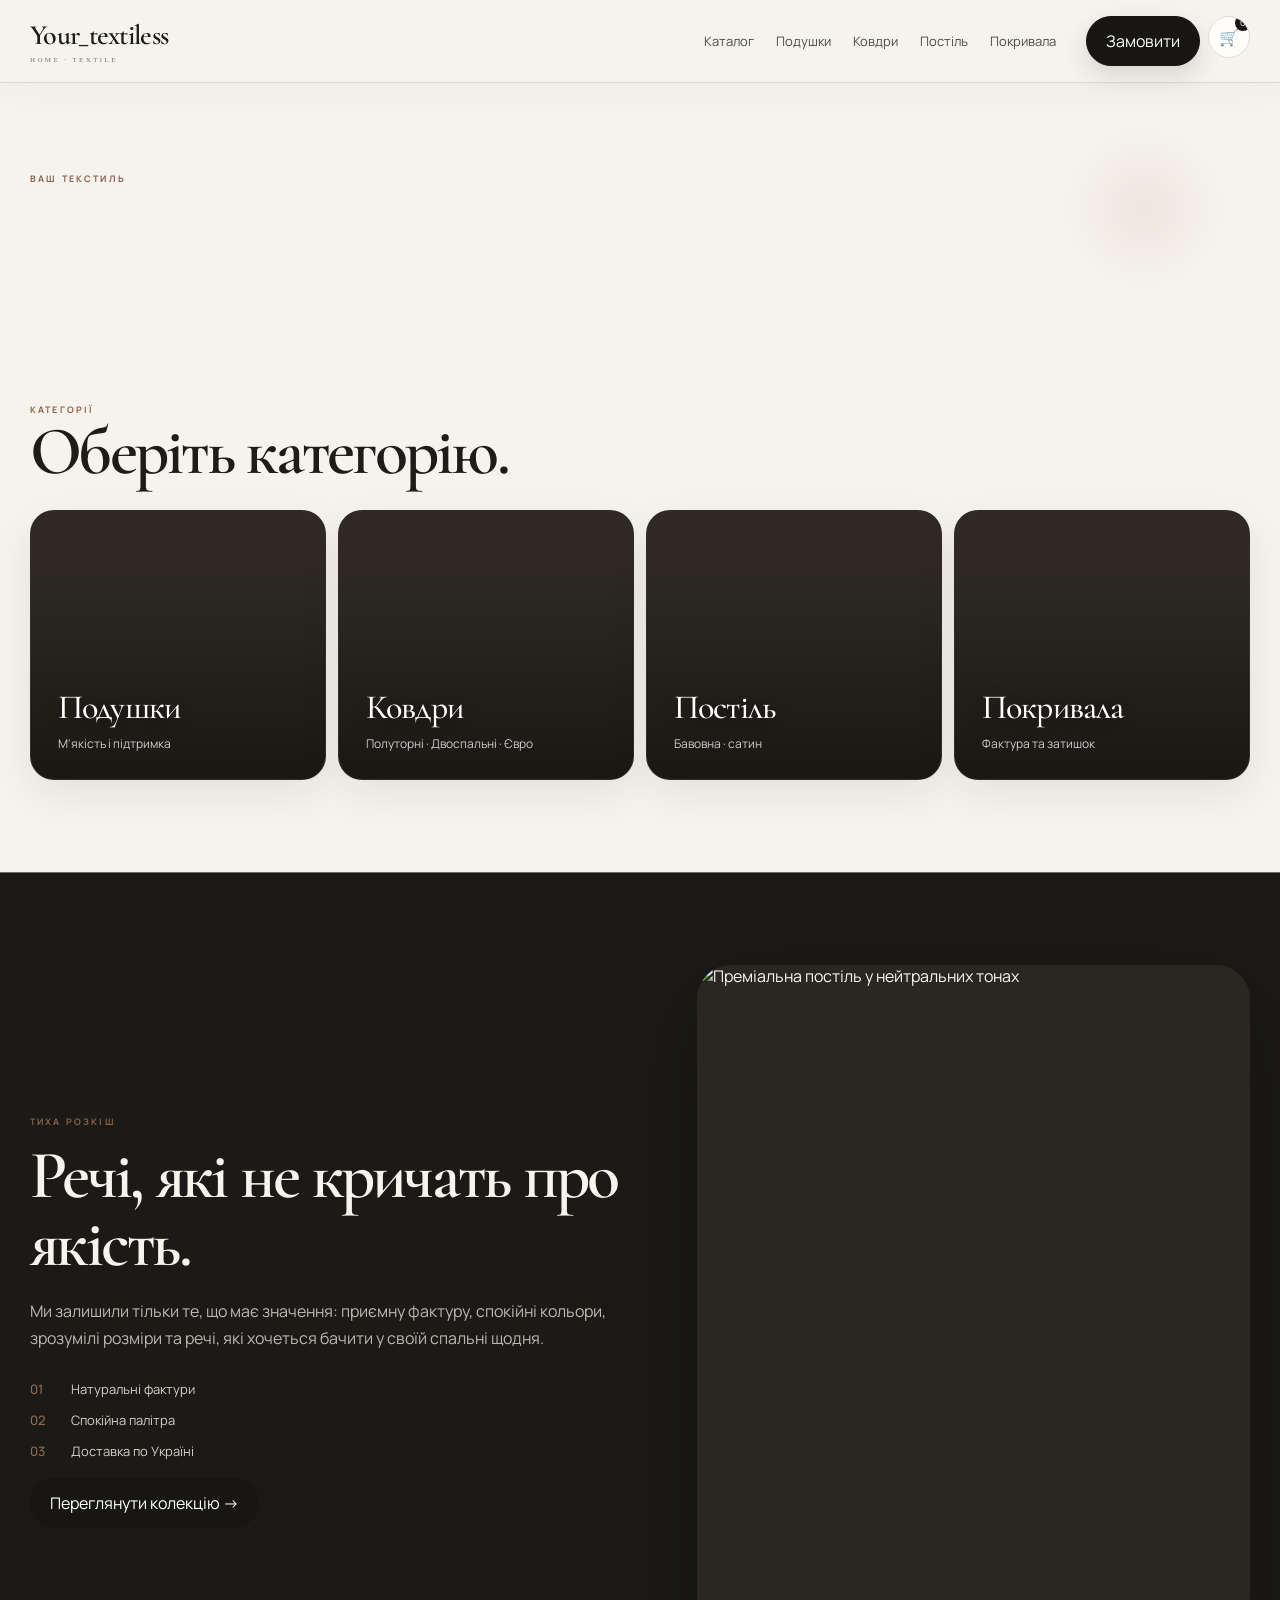
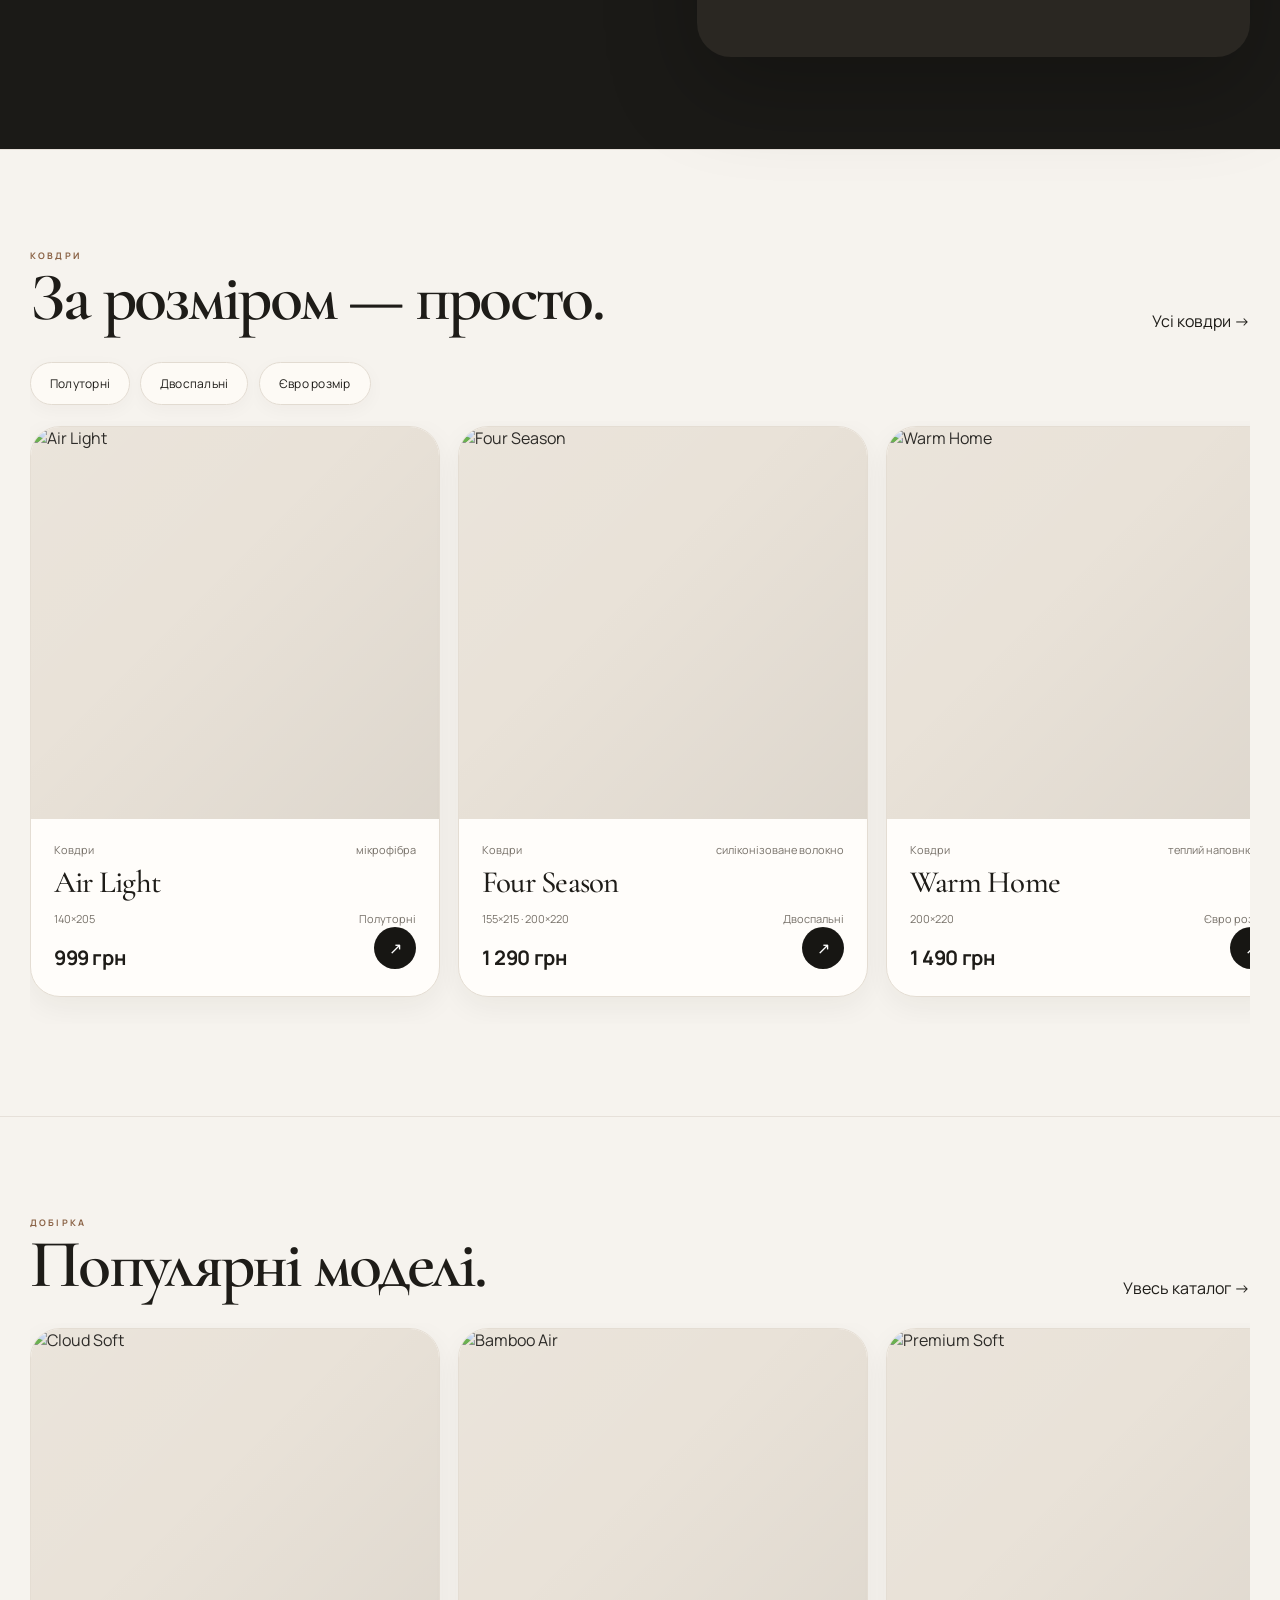
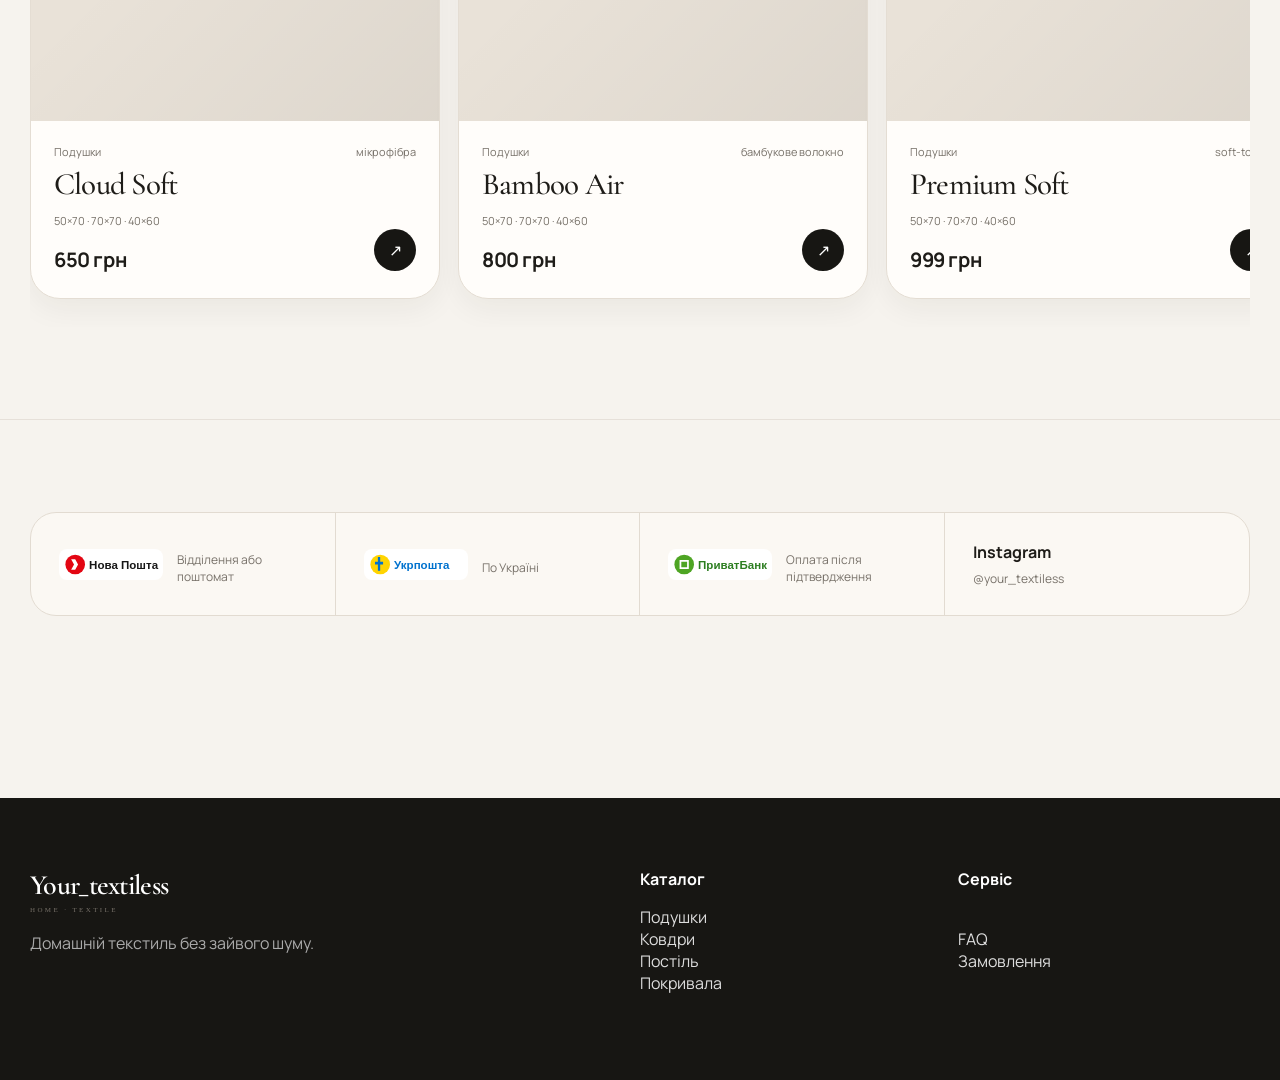
==== commit cfdb3870: "Add files via upload" ====
--- a/index.html
+++ b/index.html
@@ -1,11 +1,14 @@
 <!doctype html><html lang="uk"><head><meta charset="utf-8"><meta name="viewport" content="width=device-width,initial-scale=1"><meta name="description" content="Your_textiless — преміальний домашній текстиль: подушки, ковдри, постіль та покривала."><title>Your_textiless</title><link rel="stylesheet" href="style.css"></head><body>
 <header class="header"><div class="wrap nav"><a class="logo" href="index.html">Your_textiless<small>HOME · TEXTILE</small></a><nav class="links"><a href="catalog.html">Каталог</a><a href="catalog.html?cat=Подушки">Подушки</a><a href="catalog.html?cat=Ковдри">Ковдри</a><a href="catalog.html?cat=Постіль">Постіль</a><a href="catalog.html?cat=Покривала">Покривала</a></nav><div class="actions"><a class="btn dark" href="order.html">Замовити</a><button class="icon" id="cartOpen">🛒<span class="count">0</span></button></div></div></header>
-<main><section class="hero"><div class="wrap"><span class="eyebrow">ВАШ ТЕКСТИЛЬ</span><h1>Текстиль, до якого<br>хочеться повертатись.</h1><p>Подушки, ковдри, постіль та покривала у стриманій естетиці. Якісні матеріали, зрозумілі розміри та замовлення без зайвого шуму.</p><div class="heroTools"><a class="btn dark" href="catalog.html">Перейти до каталогу →</a><a class="btn" href="delivery.html">Доставка</a></div></div></section>
+<main><section class="hero"><div class="wrap"><span class="eyebrow">ВАШ ТЕКСТИЛЬ</span>
+<div class="heroTools">
+</div></div></section>
 <section class="section"><div class="wrap"><div class="head"><div><span class="eyebrow">КАТЕГОРІЇ</span><h2 class="title">Оберіть категорію.</h2></div></div><div class="categories"><a class="cat catImage" style="--cat-image:url('https://rohi.co.uk/cdn/shop/collections/Untitled_4472_x_4472_px_-12.jpg?v=1749551402&width=1600')" href="catalog.html?cat=Подушки"><strong>Подушки</strong><span>М'якість і підтримка</span></a><a class="cat catImage" style="--cat-image:url('https://cdn.shopify.com/s/files/1/0640/8454/1699/products/natural-linen-duvet-cover-1.jpg?v=1661254233')" href="catalog.html?cat=Ковдри"><strong>Ковдри</strong><span>Полуторні · Двоспальні · Євро</span></a><a class="cat catImage" style="--cat-image:url('https://xcdn.next.co.uk/common/items/default/default/itemimages/3_4Ratio/product/lge/K80343s2.jpg?im=Resize')" href="catalog.html?cat=Постіль"><strong>Постіль</strong><span>Бавовна · сатин</span></a><a class="cat catImage" style="--cat-image:url('https://acdn-us.mitiendanube.com/stores/002/293/272/products/1052-bcb80091f18f0f402917564253214598-480-0.webp')" href="catalog.html?cat=Покривала"><strong>Покривала</strong><span>Фактура та затишок</span></a></div></div></section>
 <section class="section editorial"><div class="wrap editorialGrid"><div class="editorialCopy"><span class="eyebrow">ТИХА РОЗКІШ</span><h2 class="title">Речі, які не кричать про якість.</h2><p class="muted">Ми залишили тільки те, що має значення: приємну фактуру, спокійні кольори, зрозумілі розміри та речі, які хочеться бачити у своїй спальні щодня.</p><div class="editorialFacts"><span><b>01</b> Натуральні фактури</span><span><b>02</b> Спокійна палітра</span><span><b>03</b> Доставка по Україні</span></div><a class="btn dark" href="catalog.html">Переглянути колекцію →</a></div><div class="editorialMedia"><img src="https://xcdn.next.co.uk/common/items/default/default/itemimages/3_4Ratio/product/lge/K80343s2.jpg?im=Resize" alt="Преміальна постіль у нейтральних тонах" loading="lazy" referrerpolicy="no-referrer"></div></div></section>
 <section class="section"><div class="wrap"><div class="head"><div><span class="eyebrow">КОВДРИ</span><h2 class="title">За розміром — просто.</h2></div><a href="catalog.html?cat=Ковдри">Усі ковдри →</a></div><div class="filters"><a class="chip" href="catalog.html?cat=Ковдри&group=Полуторні">Полуторні</a><a class="chip" href="catalog.html?cat=Ковдри&group=Двоспальні">Двоспальні</a><a class="chip" href="catalog.html?cat=Ковдри&group=Євро%20розмір">Євро розмір</a></div><div class="rail" id="duvetRail" data-cat="Ковдри"></div></div></section>
 <section class="section"><div class="wrap"><div class="head"><div><span class="eyebrow">ДОБІРКА</span><h2 class="title">Популярні моделі.</h2></div><a href="catalog.html">Увесь каталог →</a></div><div class="rail" id="allRail"></div></div></section>
 <section class="section"><div class="wrap trust"><div class="partner-card"><img class="partner-logo" src="nova-poshta.svg" alt="Нова Пошта"><span>Відділення або поштомат</span></div><div class="partner-card"><img class="partner-logo" src="ukrposhta.svg" alt="Укрпошта"><span>По Україні</span></div><div class="partner-card"><img class="partner-logo" src="privatbank.svg" alt="ПриватБанк"><span>Оплата після підтвердження</span></div><div><b>Instagram</b><span><a href="https://www.instagram.com/your_textiless/">@your_textiless</a></span></div></div></section></main>
-<footer class="footer"><div class="wrap footerGrid"><div><div class="logo">Your_textiless<small>HOME · TEXTILE</small></div><p class="muted">Домашній текстиль без зайвого шуму.</p></div><div><b>Каталог</b><p><a href="catalog.html?cat=Подушки">Подушки</a><br><a href="catalog.html?cat=Ковдри">Ковдри</a><br><a href="catalog.html?cat=Постіль">Постіль</a><br><a href="catalog.html?cat=Покривала">Покривала</a></p></div><div><b>Сервіс</b><p><a href="delivery.html">Доставка</a><br><a href="faq.html">FAQ</a><br><a href="order.html">Замовлення</a></p></div></div></footer>
+<footer class="footer"><div class="wrap footerGrid"><div><div class="logo">Your_textiless<small>HOME · TEXTILE</small></div><p class="muted">Домашній текстиль без зайвого шуму.</p></div><div><b>Каталог</b><p><a href="catalog.html?cat=Подушки">Подушки</a><br><a href="catalog.html?cat=Ковдри">Ковдри</a><br><a href="catalog.html?cat=Постіль">Постіль</a><br><a href="catalog.html?cat=Покривала">Покривала</a></p></div><div><b>Сервіс</b><p>
+<br><a href="faq.html">FAQ</a><br><a href="order.html">Замовлення</a></p></div></div></footer>
 <div class="drawer" id="drawer"><aside class="drawerPanel"><div class="drawerHead"><h2>Кошик</h2><button class="icon" id="cartClose">×</button></div><div id="cartItems"></div><div class="total"><span>Разом</span><span id="cartTotal">0 грн</span></div><a class="btn dark" style="display:flex" href="order.html">Оформити →</a></aside></div>
 <script src="config.js"></script><script src="data.js"></script><script src="script.js"></script></body></html>
--- a/style.css
+++ b/style.css
@@ -87,3 +87,43 @@
 /* Category-specific size filters */
 .sizeChips{display:flex;gap:8px;flex-wrap:wrap;align-items:center}.sizeChips .chip{cursor:pointer}.sizeChips .chip.active{transform:translateY(-1px)}
 @media(max-width:640px){.sizeChips{width:100%;display:grid;grid-template-columns:repeat(3,minmax(0,1fr));gap:6px}.sizeChips .chip{width:100%;padding:10px 6px;font-size:12px}}
+
+
+/* Catalog size buttons: always visible as separate controls, never a dropdown. */
+.sizeButtons{display:flex;flex-wrap:wrap;gap:10px;align-items:center}
+.sizeButtons .sizeButton{min-width:112px;text-align:center;white-space:nowrap}
+.sizeButtons.is-hidden{display:none}
+.is-hidden{display:none!important}
+@media (max-width:640px){
+ .sizeButtons{display:grid;grid-template-columns:repeat(3,minmax(0,1fr));width:100%;gap:8px}
+ .sizeButtons .sizeButton{min-width:0;width:100%;padding:11px 6px}
+}
+
+/* Size controls: always visible physical buttons */
+#sizeFilter{display:grid!important;grid-template-columns:repeat(3,minmax(0,1fr));gap:8px;width:100%;}
+#sizeFilter.is-hidden{display:grid!important;}
+#sizeFilter .sizeButton{display:flex!important;align-items:center;justify-content:center;min-height:46px;width:100%;border-radius:14px;font-weight:600;white-space:nowrap;}
+
+/* Premium UI layer — keeps existing layout and behavior intact. */
+:root{--accent2:#b88a62;--glass:rgba(255,253,249,.72)}
+body{animation:pageIn .55s ease both}
+.btn,.chip,.size,.icon{position:relative;overflow:hidden;transition:transform .32s cubic-bezier(.22,1,.36,1),box-shadow .32s ease,background .32s ease,border-color .32s ease}
+.btn:before,.chip:before,.size:before{content:"";position:absolute;inset:0;background:linear-gradient(115deg,transparent 25%,rgba(255,255,255,.32) 48%,transparent 70%);transform:translateX(-130%);transition:transform .65s ease;pointer-events:none}
+.btn:hover:before,.chip:hover:before,.size:hover:before{transform:translateX(130%)}
+.btn:hover,.chip:hover,.size:hover{transform:translateY(-2px)}
+.chip{box-shadow:0 5px 18px rgba(43,34,25,.035)}
+.chip.active{box-shadow:0 12px 28px rgba(33,31,27,.16)}
+.size.active{box-shadow:0 10px 24px rgba(33,31,27,.16)}
+.filters{padding:6px 0 16px;gap:10px}
+.filters .chip{padding:12px 19px;font-size:12px;letter-spacing:.02em}
+#sizeFilter{margin-top:4px}
+#sizeFilter .sizeButton{min-height:46px;font-weight:600;border-radius:15px;background:rgba(255,253,249,.9);box-shadow:0 8px 24px rgba(43,34,25,.05)}
+#sizeFilter .sizeButton.active{background:linear-gradient(135deg,#292721,#171612);border-color:#171612;color:#fff}
+.card{box-shadow:0 10px 30px rgba(43,34,25,.055)}
+.card:hover{box-shadow:0 28px 70px rgba(43,34,25,.14)}
+.product-media-main video{background:#e8e1d7}
+.media-thumb.video-thumb{border-color:rgba(154,106,69,.35);box-shadow:inset 0 0 0 1px rgba(255,255,255,.2)}
+.media-thumb.video-thumb:after{box-shadow:0 5px 15px rgba(0,0,0,.18);font-size:9px}
+.media-thumb.video-thumb:before{background:rgba(33,31,27,.86);letter-spacing:.12em}
+@keyframes pageIn{from{opacity:0;transform:translateY(7px)}to{opacity:1;transform:none}}
+@media(prefers-reduced-motion:reduce){*,*::before,*::after{scroll-behavior:auto!important;animation:none!important;transition:none!important}}
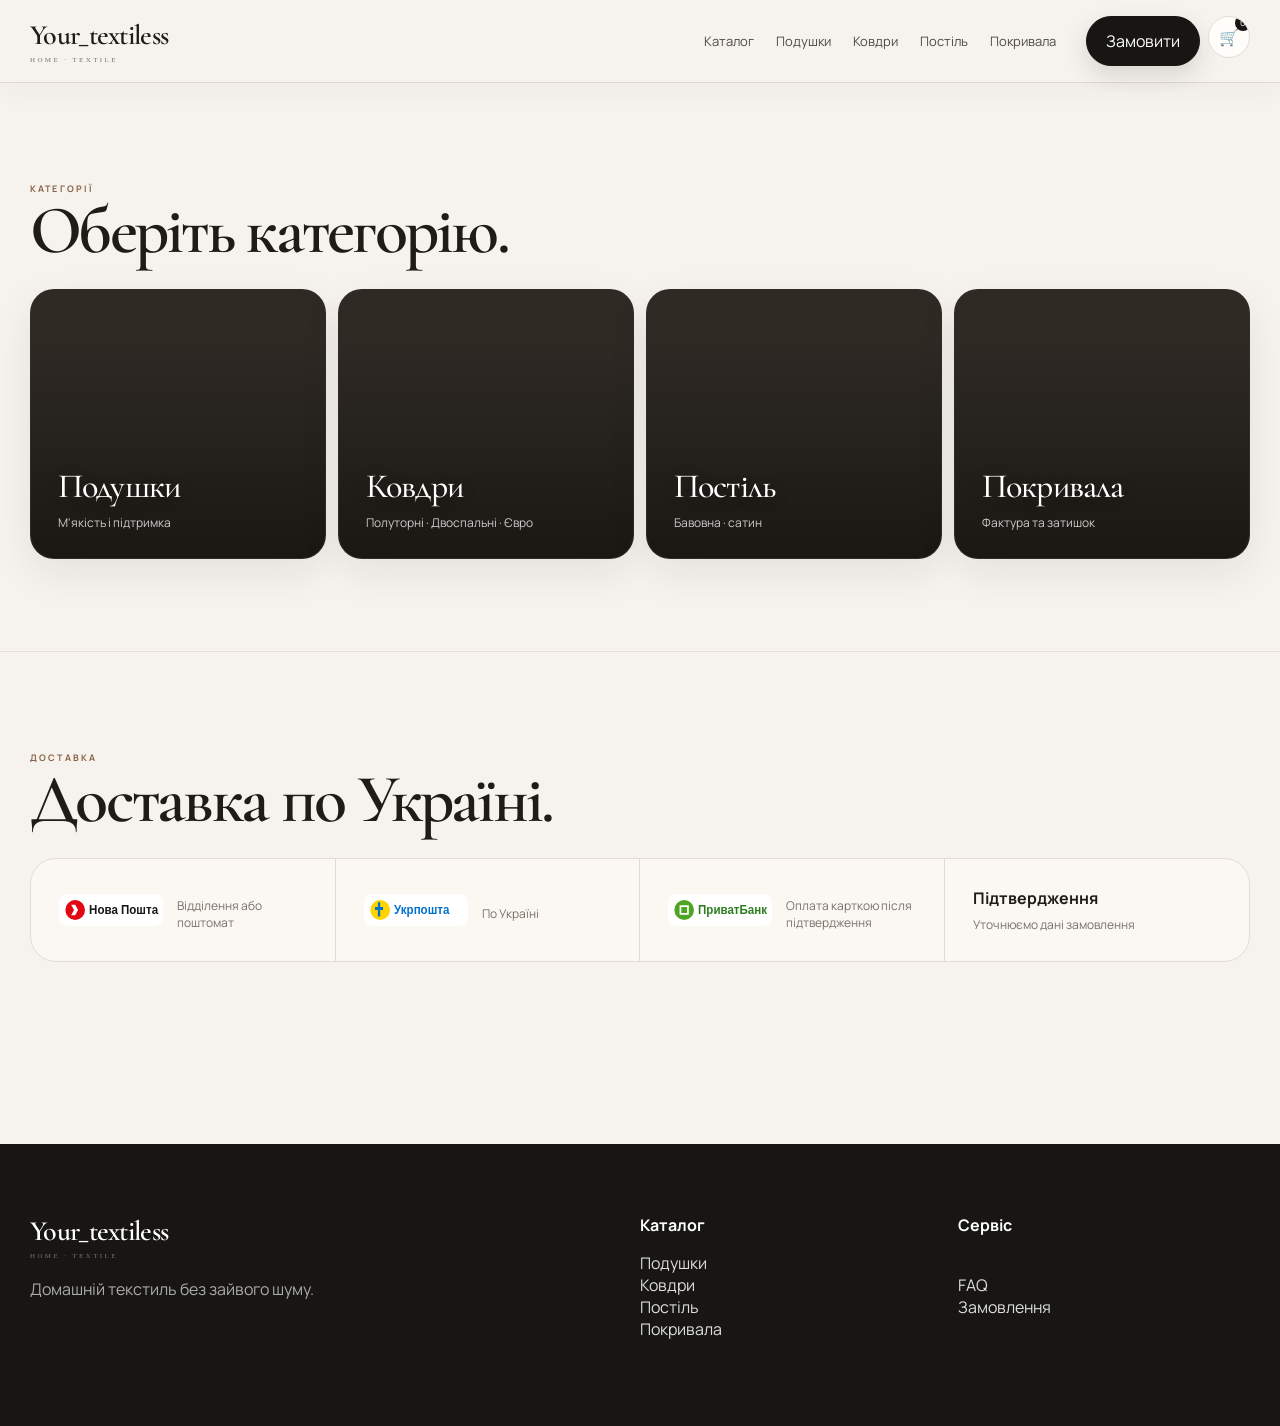
==== commit 6487fea0: "Add files via upload" ====
--- a/index.html
+++ b/index.html
@@ -1,13 +1,14 @@
 <!doctype html><html lang="uk"><head><meta charset="utf-8"><meta name="viewport" content="width=device-width,initial-scale=1"><meta name="description" content="Your_textiless — преміальний домашній текстиль: подушки, ковдри, постіль та покривала."><title>Your_textiless</title><link rel="stylesheet" href="style.css"></head><body>
 <header class="header"><div class="wrap nav"><a class="logo" href="index.html">Your_textiless<small>HOME · TEXTILE</small></a><nav class="links"><a href="catalog.html">Каталог</a><a href="catalog.html?cat=Подушки">Подушки</a><a href="catalog.html?cat=Ковдри">Ковдри</a><a href="catalog.html?cat=Постіль">Постіль</a><a href="catalog.html?cat=Покривала">Покривала</a></nav><div class="actions"><a class="btn dark" href="order.html">Замовити</a><button class="icon" id="cartOpen">🛒<span class="count">0</span></button></div></div></header>
-<main><section class="hero"><div class="wrap"><span class="eyebrow">ВАШ ТЕКСТИЛЬ</span>
-<div class="heroTools">
-</div></div></section>
-<section class="section"><div class="wrap"><div class="head"><div><span class="eyebrow">КАТЕГОРІЇ</span><h2 class="title">Оберіть категорію.</h2></div></div><div class="categories"><a class="cat catImage" style="--cat-image:url('https://rohi.co.uk/cdn/shop/collections/Untitled_4472_x_4472_px_-12.jpg?v=1749551402&width=1600')" href="catalog.html?cat=Подушки"><strong>Подушки</strong><span>М'якість і підтримка</span></a><a class="cat catImage" style="--cat-image:url('https://cdn.shopify.com/s/files/1/0640/8454/1699/products/natural-linen-duvet-cover-1.jpg?v=1661254233')" href="catalog.html?cat=Ковдри"><strong>Ковдри</strong><span>Полуторні · Двоспальні · Євро</span></a><a class="cat catImage" style="--cat-image:url('https://xcdn.next.co.uk/common/items/default/default/itemimages/3_4Ratio/product/lge/K80343s2.jpg?im=Resize')" href="catalog.html?cat=Постіль"><strong>Постіль</strong><span>Бавовна · сатин</span></a><a class="cat catImage" style="--cat-image:url('https://acdn-us.mitiendanube.com/stores/002/293/272/products/1052-bcb80091f18f0f402917564253214598-480-0.webp')" href="catalog.html?cat=Покривала"><strong>Покривала</strong><span>Фактура та затишок</span></a></div></div></section>
-<section class="section editorial"><div class="wrap editorialGrid"><div class="editorialCopy"><span class="eyebrow">ТИХА РОЗКІШ</span><h2 class="title">Речі, які не кричать про якість.</h2><p class="muted">Ми залишили тільки те, що має значення: приємну фактуру, спокійні кольори, зрозумілі розміри та речі, які хочеться бачити у своїй спальні щодня.</p><div class="editorialFacts"><span><b>01</b> Натуральні фактури</span><span><b>02</b> Спокійна палітра</span><span><b>03</b> Доставка по Україні</span></div><a class="btn dark" href="catalog.html">Переглянути колекцію →</a></div><div class="editorialMedia"><img src="https://xcdn.next.co.uk/common/items/default/default/itemimages/3_4Ratio/product/lge/K80343s2.jpg?im=Resize" alt="Преміальна постіль у нейтральних тонах" loading="lazy" referrerpolicy="no-referrer"></div></div></section>
-<section class="section"><div class="wrap"><div class="head"><div><span class="eyebrow">КОВДРИ</span><h2 class="title">За розміром — просто.</h2></div><a href="catalog.html?cat=Ковдри">Усі ковдри →</a></div><div class="filters"><a class="chip" href="catalog.html?cat=Ковдри&group=Полуторні">Полуторні</a><a class="chip" href="catalog.html?cat=Ковдри&group=Двоспальні">Двоспальні</a><a class="chip" href="catalog.html?cat=Ковдри&group=Євро%20розмір">Євро розмір</a></div><div class="rail" id="duvetRail" data-cat="Ковдри"></div></div></section>
-<section class="section"><div class="wrap"><div class="head"><div><span class="eyebrow">ДОБІРКА</span><h2 class="title">Популярні моделі.</h2></div><a href="catalog.html">Увесь каталог →</a></div><div class="rail" id="allRail"></div></div></section>
-<section class="section"><div class="wrap trust"><div class="partner-card"><img class="partner-logo" src="nova-poshta.svg" alt="Нова Пошта"><span>Відділення або поштомат</span></div><div class="partner-card"><img class="partner-logo" src="ukrposhta.svg" alt="Укрпошта"><span>По Україні</span></div><div class="partner-card"><img class="partner-logo" src="privatbank.svg" alt="ПриватБанк"><span>Оплата після підтвердження</span></div><div><b>Instagram</b><span><a href="https://www.instagram.com/your_textiless/">@your_textiless</a></span></div></div></section></main>
+<main><section class="section"><div class="wrap"><div class="head"><div><span class="eyebrow">КАТЕГОРІЇ</span><h2 class="title">Оберіть категорію.</h2></div></div><div class="categories"><a class="cat catImage" style="--cat-image:url('https://rohi.co.uk/cdn/shop/collections/Untitled_4472_x_4472_px_-12.jpg?v=1749551402&width=1600')" href="catalog.html?cat=Подушки"><strong>Подушки</strong><span>М'якість і підтримка</span></a><a class="cat catImage" style="--cat-image:url('https://cdn.shopify.com/s/files/1/0640/8454/1699/products/natural-linen-duvet-cover-1.jpg?v=1661254233')" href="catalog.html?cat=Ковдри"><strong>Ковдри</strong><span>Полуторні · Двоспальні · Євро</span></a><a class="cat catImage" style="--cat-image:url('https://xcdn.next.co.uk/common/items/default/default/itemimages/3_4Ratio/product/lge/K80343s2.jpg?im=Resize')" href="catalog.html?cat=Постіль"><strong>Постіль</strong><span>Бавовна · сатин</span></a><a class="cat catImage" style="--cat-image:url('https://acdn-us.mitiendanube.com/stores/002/293/272/products/1052-bcb80091f18f0f402917564253214598-480-0.webp')" href="catalog.html?cat=Покривала"><strong>Покривала</strong><span>Фактура та затишок</span></a></div></div></section><section class="section homeDelivery"><div class="wrap">
+<div class="head"><div><span class="eyebrow">ДОСТАВКА</span><h2 class="title">Доставка по Україні.</h2></div></div>
+<div class="trust">
+<div class="partner-card"><img class="partner-logo" src="nova-poshta.svg" alt="Нова Пошта"><span>Відділення або поштомат</span></div>
+<div class="partner-card"><img class="partner-logo" src="ukrposhta.svg" alt="Укрпошта"><span>По Україні</span></div>
+<div class="partner-card"><img class="partner-logo" src="privatbank.svg" alt="ПриватБанк"><span>Оплата карткою після підтвердження</span></div>
+<div><b>Підтвердження</b><span>Уточнюємо дані замовлення</span></div>
+</div>
+</div></section></main>
 <footer class="footer"><div class="wrap footerGrid"><div><div class="logo">Your_textiless<small>HOME · TEXTILE</small></div><p class="muted">Домашній текстиль без зайвого шуму.</p></div><div><b>Каталог</b><p><a href="catalog.html?cat=Подушки">Подушки</a><br><a href="catalog.html?cat=Ковдри">Ковдри</a><br><a href="catalog.html?cat=Постіль">Постіль</a><br><a href="catalog.html?cat=Покривала">Покривала</a></p></div><div><b>Сервіс</b><p>
 <br><a href="faq.html">FAQ</a><br><a href="order.html">Замовлення</a></p></div></div></footer>
 <div class="drawer" id="drawer"><aside class="drawerPanel"><div class="drawerHead"><h2>Кошик</h2><button class="icon" id="cartClose">×</button></div><div id="cartItems"></div><div class="total"><span>Разом</span><span id="cartTotal">0 грн</span></div><a class="btn dark" style="display:flex" href="order.html">Оформити →</a></aside></div>
--- a/style.css
+++ b/style.css
@@ -127,3 +127,24 @@
 .media-thumb.video-thumb:before{background:rgba(33,31,27,.86);letter-spacing:.12em}
 @keyframes pageIn{from{opacity:0;transform:translateY(7px)}to{opacity:1;transform:none}}
 @media(prefers-reduced-motion:reduce){*,*::before,*::after{scroll-behavior:auto!important;animation:none!important;transition:none!important}}
+
+
+/* Product first-screen optimization */
+.productPage{align-items:start}
+.product-media-main{max-height:56vh;min-height:320px}
+.product-media-main img,.product-media-main video{max-height:56vh;object-fit:cover}
+.product-media-thumbs{margin-top:10px}
+@media(max-width:900px){
+  .productPage{display:block}
+  .product-media-main{min-height:0;height:42vh;max-height:420px}
+  .product-media-main img,.product-media-main video{height:100%;max-height:none;object-fit:cover}
+  .product-media-thumbs{max-height:72px;overflow:hidden}
+  .detail{padding-top:18px}
+  .detailInfo{padding:20px}
+}
+@media(max-width:600px){
+  .product-media-main{height:34vh;max-height:330px}
+  .product-media-thumbs{height:58px;max-height:58px}
+  .detail{padding-top:12px}
+  .detailInfo{padding:20px}
+}
